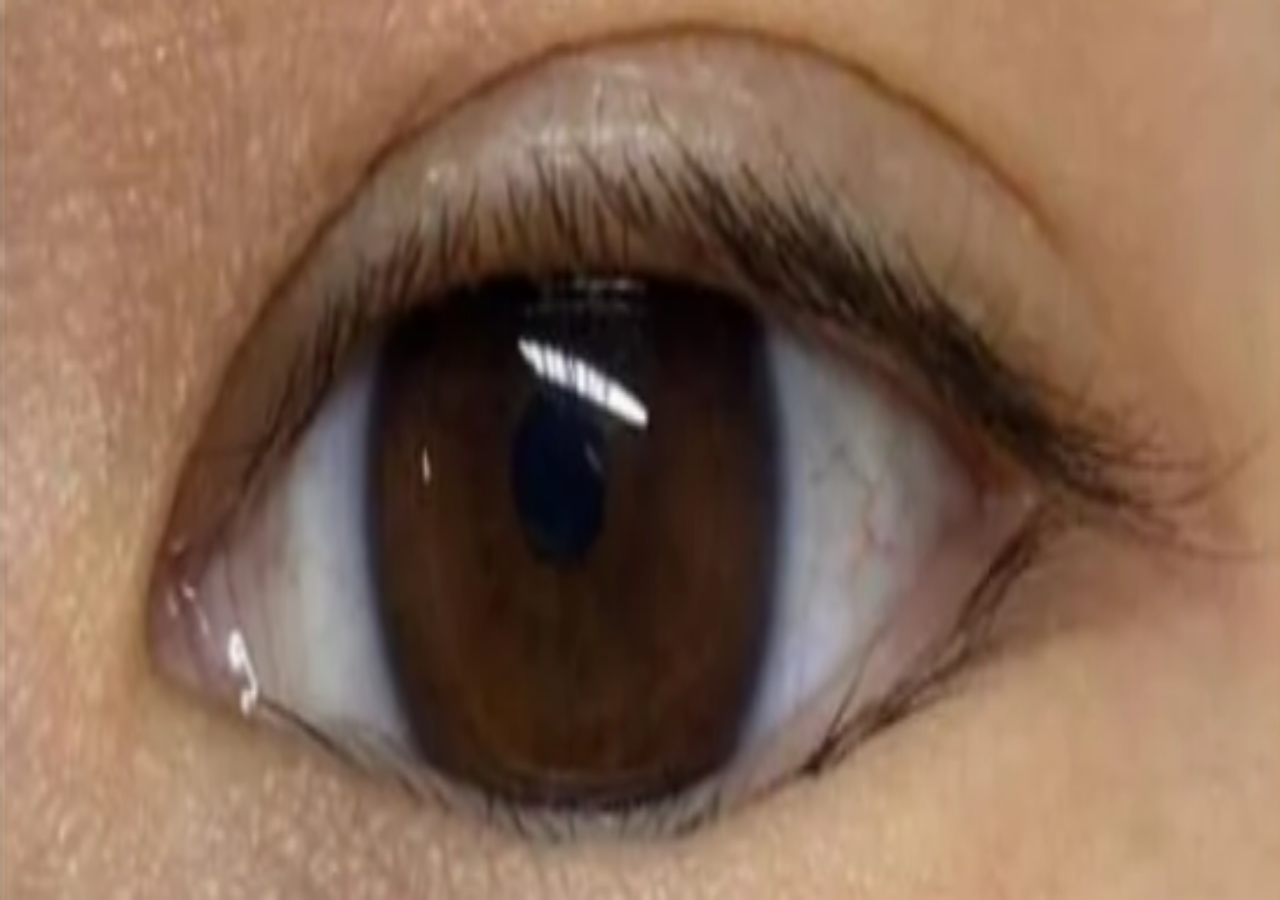
==== index.html @ 9463b2fc "deploy: 3b95b40e5f78f7e4fa5b90c91117d7f27c1e2433" ====
<!DOCTYPE html><html lang="en"><head><meta charSet="utf-8"/><meta name="viewport" content="width=device-width, initial-scale=1"/><link rel="preload" href="/sliderr/_next/static/media/27834908180db20f-s.p.woff2" as="font" crossorigin="" type="font/woff2"/><link rel="preload" href="/sliderr/_next/static/media/78fec81b34c4a365.p.woff2" as="font" crossorigin="" type="font/woff2"/><link rel="preload" as="image" href="/images/eyelash-before.png" fetchPriority="high"/><link rel="stylesheet" href="/sliderr/_next/static/css/faabfc1b3c8fbd6c.css" data-precedence="next"/><link rel="preload" as="script" fetchPriority="low" href="/sliderr/_next/static/chunks/webpack-61359602ee352748.js"/><script src="/sliderr/_next/static/chunks/fd9d1056-13baa9b2029d31fe.js" async=""></script><script src="/sliderr/_next/static/chunks/117-8c96befc2c47c49c.js" async=""></script><script src="/sliderr/_next/static/chunks/main-app-723e274e1b1f75a0.js" async=""></script><script src="/sliderr/_next/static/chunks/145-8c7433b6f5d51adc.js" async=""></script><script src="/sliderr/_next/static/chunks/app/page-ee5b73299b38e10b.js" async=""></script><script src="/sliderr/_next/static/chunks/app/layout-b25b6d3ef1c00249.js" async=""></script><title>v0 App</title><meta name="description" content="Created with v0"/><meta name="generator" content="v0.app"/><meta name="next-size-adjust"/><script src="/sliderr/_next/static/chunks/polyfills-42372ed130431b0a.js" noModule=""></script></head><body class="font-sans __variable_052f40 __variable_5e26d8"><div class="min-h-screen p-8 pt-0" style="background-color:#ded8fd"><div class="max-w-6xl mx-auto grid lg:grid-cols-2 gap-12 items-center"><div class="flex flex-col justify-center space-y-8"><div class="w-full max-w-lg mx-auto"><div><div class="w-full"><div class="text-center mb-4"><p class="text-black text-lg font-medium flex items-center justify-center gap-2">Faites glisser vers la droite pour voir la transformation<span class="inline-block animate-pulse"><svg width="24" height="24" viewBox="0 0 24 24" fill="none" class="animate-bounce"><path d="M5 12h14m-7-7l7 7-7 7" stroke="currentColor" stroke-width="2" stroke-linecap="round" stroke-linejoin="round"></path></svg></span></p></div><div class="relative w-full aspect-[3/1] rounded-lg overflow-hidden shadow-2xl cursor-ew-resize select-none"><div class="absolute inset-0"><img alt="Avant - Cils naturels" fetchPriority="high" decoding="async" data-nimg="fill" class="object-cover object-center" style="position:absolute;height:100%;width:100%;left:0;top:0;right:0;bottom:0;color:transparent" src="/images/eyelash-before.png"/></div><div class="absolute inset-0" style="clip-path:inset(0 90% 0 0)"><img alt="Après - Extensions de cils" loading="lazy" decoding="async" data-nimg="fill" class="object-cover object-center" style="position:absolute;height:100%;width:100%;left:0;top:0;right:0;bottom:0;color:transparent" src="/images/eyelash-after.png"/></div><div class="absolute top-0 bottom-0 w-0.5 bg-white shadow-lg" style="left:10%"></div><div class="absolute top-1/2 w-12 h-12 bg-white border-4 border-white rounded-full transform -translate-y-1/2 -translate-x-1/2 shadow-lg cursor-grab active:cursor-grabbing transition-transform duration-150 hover:scale-110 flex items-center justify-center" style="left:10%"><div class="flex space-x-0.5"><div class="w-0.5 h-4 bg-gray-400 rounded-full"></div><div class="w-0.5 h-4 bg-gray-400 rounded-full"></div></div></div><div class="absolute bottom-6 left-6 text-white text-lg font-medium bg-black/40 px-3 py-1 rounded backdrop-blur-sm">Avant - Cils naturels</div></div></div></div></div></div><div class="text-slate-800 space-y-6"><h1 class="text-4xl lg:text-5xl font-bold leading-tight text-balance">Pourquoi le Lash Lifting<br/><span class="text-slate-900">change tout</span></h1><div class="space-y-4 text-lg leading-relaxed"><p>Regardez cette transformation : de cils naturels et plats à des cils parfaitement courbés et volumineux, sans extensions ni mascara.</p><p>Le lash lifting révèle la beauté naturelle de vos cils en les courbant et les redressant de façon durable. Résultat : un regard plus ouvert et expressif qui dure 6-8 semaines.</p></div><div class="space-y-4"><h2 class="text-xl font-semibold text-slate-900">Dans ce module, vous allez apprendre à :</h2><ul class="space-y-3 text-base"><li class="flex items-start gap-3"><div class="w-2 h-2 bg-slate-800 rounded-full mt-2 flex-shrink-0"></div><span>Faire un lash lifting complet</span></li><li class="flex items-start gap-3"><div class="w-2 h-2 bg-slate-800 rounded-full mt-2 flex-shrink-0"></div><span>Reconnaître les contre-indications importantes</span></li><li class="flex items-start gap-3"><div class="w-2 h-2 bg-slate-800 rounded-full mt-2 flex-shrink-0"></div><span>Respecter les règles de sécurité</span></li></ul></div></div></div></div><!--$!--><template data-dgst="BAILOUT_TO_CLIENT_SIDE_RENDERING"></template><!--/$--><script src="/sliderr/_next/static/chunks/webpack-61359602ee352748.js" async=""></script><script>(self.__next_f=self.__next_f||[]).push([0]);self.__next_f.push([2,null])</script><script>self.__next_f.push([1,"1:HL[\"/sliderr/_next/static/media/27834908180db20f-s.p.woff2\",\"font\",{\"crossOrigin\":\"\",\"type\":\"font/woff2\"}]\n2:HL[\"/sliderr/_next/static/media/78fec81b34c4a365.p.woff2\",\"font\",{\"crossOrigin\":\"\",\"type\":\"font/woff2\"}]\n3:HL[\"/sliderr/_next/static/css/faabfc1b3c8fbd6c.css\",\"style\"]\n"])</script><script>self.__next_f.push([1,"4:I[2846,[],\"\"]\n6:I[6631,[\"145\",\"static/chunks/145-8c7433b6f5d51adc.js\",\"931\",\"static/chunks/app/page-ee5b73299b38e10b.js\"],\"default\"]\n7:I[4707,[],\"\"]\n8:I[6423,[],\"\"]\n9:I[9050,[\"185\",\"static/chunks/app/layout-b25b6d3ef1c00249.js\"],\"Analytics\"]\nb:I[1060,[],\"\"]\nc:[]\n"])</script><script>self.__next_f.push([1,"0:[\"$\",\"$L4\",null,{\"buildId\":\"kKqvRSkIU3RniAOMv6MQC\",\"assetPrefix\":\"/sliderr\",\"urlParts\":[\"\",\"\"],\"initialTree\":[\"\",{\"children\":[\"__PAGE__\",{}]},\"$undefined\",\"$undefined\",true],\"initialSeedData\":[\"\",{\"children\":[\"__PAGE__\",{},[[\"$L5\",[\"$\",\"div\",null,{\"className\":\"min-h-screen p-8 pt-0\",\"style\":{\"backgroundColor\":\"#ded8fd\"},\"children\":[\"$\",\"div\",null,{\"className\":\"max-w-6xl mx-auto grid lg:grid-cols-2 gap-12 items-center\",\"children\":[[\"$\",\"div\",null,{\"className\":\"flex flex-col justify-center space-y-8\",\"children\":[\"$\",\"div\",null,{\"className\":\"w-full max-w-lg mx-auto\",\"children\":[\"$\",\"$L6\",null,{}]}]}],[\"$\",\"div\",null,{\"className\":\"text-slate-800 space-y-6\",\"children\":[[\"$\",\"h1\",null,{\"className\":\"text-4xl lg:text-5xl font-bold leading-tight text-balance\",\"children\":[\"Pourquoi le Lash Lifting\",[\"$\",\"br\",null,{}],[\"$\",\"span\",null,{\"className\":\"text-slate-900\",\"children\":\"change tout\"}]]}],[\"$\",\"div\",null,{\"className\":\"space-y-4 text-lg leading-relaxed\",\"children\":[[\"$\",\"p\",null,{\"children\":\"Regardez cette transformation : de cils naturels et plats à des cils parfaitement courbés et volumineux, sans extensions ni mascara.\"}],[\"$\",\"p\",null,{\"children\":\"Le lash lifting révèle la beauté naturelle de vos cils en les courbant et les redressant de façon durable. Résultat : un regard plus ouvert et expressif qui dure 6-8 semaines.\"}]]}],[\"$\",\"div\",null,{\"className\":\"space-y-4\",\"children\":[[\"$\",\"h2\",null,{\"className\":\"text-xl font-semibold text-slate-900\",\"children\":\"Dans ce module, vous allez apprendre à :\"}],[\"$\",\"ul\",null,{\"className\":\"space-y-3 text-base\",\"children\":[[\"$\",\"li\",null,{\"className\":\"flex items-start gap-3\",\"children\":[[\"$\",\"div\",null,{\"className\":\"w-2 h-2 bg-slate-800 rounded-full mt-2 flex-shrink-0\"}],[\"$\",\"span\",null,{\"children\":\"Faire un lash lifting complet\"}]]}],[\"$\",\"li\",null,{\"className\":\"flex items-start gap-3\",\"children\":[[\"$\",\"div\",null,{\"className\":\"w-2 h-2 bg-slate-800 rounded-full mt-2 flex-shrink-0\"}],[\"$\",\"span\",null,{\"children\":\"Reconnaître les contre-indications importantes\"}]]}],[\"$\",\"li\",null,{\"className\":\"flex items-start gap-3\",\"children\":[[\"$\",\"div\",null,{\"className\":\"w-2 h-2 bg-slate-800 rounded-full mt-2 flex-shrink-0\"}],[\"$\",\"span\",null,{\"children\":\"Respecter les règles de sécurité\"}]]}]]}]]}]]}]]}]}],null],null],null]},[[[[\"$\",\"link\",\"0\",{\"rel\":\"stylesheet\",\"href\":\"/sliderr/_next/static/css/faabfc1b3c8fbd6c.css\",\"precedence\":\"next\",\"crossOrigin\":\"$undefined\"}]],[\"$\",\"html\",null,{\"lang\":\"en\",\"children\":[\"$\",\"body\",null,{\"className\":\"font-sans __variable_052f40 __variable_5e26d8\",\"children\":[[\"$\",\"$L7\",null,{\"parallelRouterKey\":\"children\",\"segmentPath\":[\"children\"],\"error\":\"$undefined\",\"errorStyles\":\"$undefined\",\"errorScripts\":\"$undefined\",\"template\":[\"$\",\"$L8\",null,{}],\"templateStyles\":\"$undefined\",\"templateScripts\":\"$undefined\",\"notFound\":[[\"$\",\"title\",null,{\"children\":\"404: This page could not be found.\"}],[\"$\",\"div\",null,{\"style\":{\"fontFamily\":\"system-ui,\\\"Segoe UI\\\",Roboto,Helvetica,Arial,sans-serif,\\\"Apple Color Emoji\\\",\\\"Segoe UI Emoji\\\"\",\"height\":\"100vh\",\"textAlign\":\"center\",\"display\":\"flex\",\"flexDirection\":\"column\",\"alignItems\":\"center\",\"justifyContent\":\"center\"},\"children\":[\"$\",\"div\",null,{\"children\":[[\"$\",\"style\",null,{\"dangerouslySetInnerHTML\":{\"__html\":\"body{color:#000;background:#fff;margin:0}.next-error-h1{border-right:1px solid rgba(0,0,0,.3)}@media (prefers-color-scheme:dark){body{color:#fff;background:#000}.next-error-h1{border-right:1px solid rgba(255,255,255,.3)}}\"}}],[\"$\",\"h1\",null,{\"className\":\"next-error-h1\",\"style\":{\"display\":\"inline-block\",\"margin\":\"0 20px 0 0\",\"padding\":\"0 23px 0 0\",\"fontSize\":24,\"fontWeight\":500,\"verticalAlign\":\"top\",\"lineHeight\":\"49px\"},\"children\":\"404\"}],[\"$\",\"div\",null,{\"style\":{\"display\":\"inline-block\"},\"children\":[\"$\",\"h2\",null,{\"style\":{\"fontSize\":14,\"fontWeight\":400,\"lineHeight\":\"49px\",\"margin\":0},\"children\":\"This page could not be found.\"}]}]]}]}]],\"notFoundStyles\":[]}],[\"$\",\"$L9\",null,{}]]}]}]],null],null],\"couldBeIntercepted\":false,\"initialHead\":[null,\"$La\"],\"globalErrorComponent\":\"$b\",\"missingSlots\":\"$Wc\"}]\n"])</script><script>self.__next_f.push([1,"a:[[\"$\",\"meta\",\"0\",{\"name\":\"viewport\",\"content\":\"width=device-width, initial-scale=1\"}],[\"$\",\"meta\",\"1\",{\"charSet\":\"utf-8\"}],[\"$\",\"title\",\"2\",{\"children\":\"v0 App\"}],[\"$\",\"meta\",\"3\",{\"name\":\"description\",\"content\":\"Created with v0\"}],[\"$\",\"meta\",\"4\",{\"name\":\"generator\",\"content\":\"v0.app\"}],[\"$\",\"meta\",\"5\",{\"name\":\"next-size-adjust\"}]]\n5:null\n"])</script></body></html>
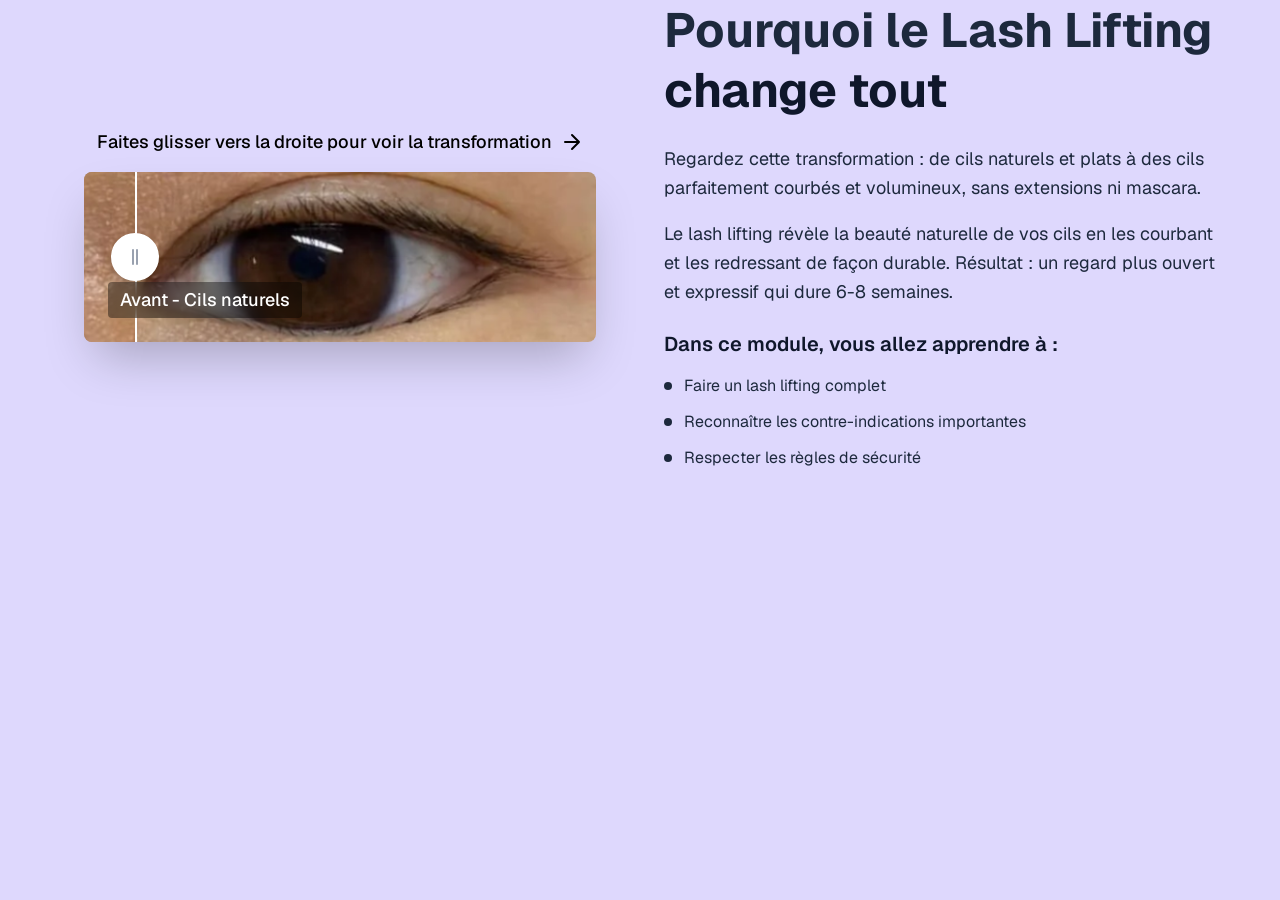
==== commit c4a3229a: "deploy: 88e2814b32ed067b7b029bb57722d57b7ab4bec6" ====
--- a/index.html
+++ b/index.html
@@ -1 +1 @@
-<!DOCTYPE html><html lang="en"><head><meta charSet="utf-8"/><meta name="viewport" content="width=device-width, initial-scale=1"/><link rel="preload" href="/sliderr/_next/static/media/27834908180db20f-s.p.woff2" as="font" crossorigin="" type="font/woff2"/><link rel="preload" href="/sliderr/_next/static/media/78fec81b34c4a365.p.woff2" as="font" crossorigin="" type="font/woff2"/><link rel="preload" as="image" href="/images/eyelash-before.png" fetchPriority="high"/><link rel="stylesheet" href="/sliderr/_next/static/css/faabfc1b3c8fbd6c.css" data-precedence="next"/><link rel="preload" as="script" fetchPriority="low" href="/sliderr/_next/static/chunks/webpack-61359602ee352748.js"/><script src="/sliderr/_next/static/chunks/fd9d1056-13baa9b2029d31fe.js" async=""></script><script src="/sliderr/_next/static/chunks/117-8c96befc2c47c49c.js" async=""></script><script src="/sliderr/_next/static/chunks/main-app-723e274e1b1f75a0.js" async=""></script><script src="/sliderr/_next/static/chunks/145-8c7433b6f5d51adc.js" async=""></script><script src="/sliderr/_next/static/chunks/app/page-ee5b73299b38e10b.js" async=""></script><script src="/sliderr/_next/static/chunks/app/layout-b25b6d3ef1c00249.js" async=""></script><title>v0 App</title><meta name="description" content="Created with v0"/><meta name="generator" content="v0.app"/><meta name="next-size-adjust"/><script src="/sliderr/_next/static/chunks/polyfills-42372ed130431b0a.js" noModule=""></script></head><body class="font-sans __variable_052f40 __variable_5e26d8"><div class="min-h-screen p-8 pt-0" style="background-color:#ded8fd"><div class="max-w-6xl mx-auto grid lg:grid-cols-2 gap-12 items-center"><div class="flex flex-col justify-center space-y-8"><div class="w-full max-w-lg mx-auto"><div><div class="w-full"><div class="text-center mb-4"><p class="text-black text-lg font-medium flex items-center justify-center gap-2">Faites glisser vers la droite pour voir la transformation<span class="inline-block animate-pulse"><svg width="24" height="24" viewBox="0 0 24 24" fill="none" class="animate-bounce"><path d="M5 12h14m-7-7l7 7-7 7" stroke="currentColor" stroke-width="2" stroke-linecap="round" stroke-linejoin="round"></path></svg></span></p></div><div class="relative w-full aspect-[3/1] rounded-lg overflow-hidden shadow-2xl cursor-ew-resize select-none"><div class="absolute inset-0"><img alt="Avant - Cils naturels" fetchPriority="high" decoding="async" data-nimg="fill" class="object-cover object-center" style="position:absolute;height:100%;width:100%;left:0;top:0;right:0;bottom:0;color:transparent" src="/images/eyelash-before.png"/></div><div class="absolute inset-0" style="clip-path:inset(0 90% 0 0)"><img alt="Après - Extensions de cils" loading="lazy" decoding="async" data-nimg="fill" class="object-cover object-center" style="position:absolute;height:100%;width:100%;left:0;top:0;right:0;bottom:0;color:transparent" src="/images/eyelash-after.png"/></div><div class="absolute top-0 bottom-0 w-0.5 bg-white shadow-lg" style="left:10%"></div><div class="absolute top-1/2 w-12 h-12 bg-white border-4 border-white rounded-full transform -translate-y-1/2 -translate-x-1/2 shadow-lg cursor-grab active:cursor-grabbing transition-transform duration-150 hover:scale-110 flex items-center justify-center" style="left:10%"><div class="flex space-x-0.5"><div class="w-0.5 h-4 bg-gray-400 rounded-full"></div><div class="w-0.5 h-4 bg-gray-400 rounded-full"></div></div></div><div class="absolute bottom-6 left-6 text-white text-lg font-medium bg-black/40 px-3 py-1 rounded backdrop-blur-sm">Avant - Cils naturels</div></div></div></div></div></div><div class="text-slate-800 space-y-6"><h1 class="text-4xl lg:text-5xl font-bold leading-tight text-balance">Pourquoi le Lash Lifting<br/><span class="text-slate-900">change tout</span></h1><div class="space-y-4 text-lg leading-relaxed"><p>Regardez cette transformation : de cils naturels et plats à des cils parfaitement courbés et volumineux, sans extensions ni mascara.</p><p>Le lash lifting révèle la beauté naturelle de vos cils en les courbant et les redressant de façon durable. Résultat : un regard plus ouvert et expressif qui dure 6-8 semaines.</p></div><div class="space-y-4"><h2 class="text-xl font-semibold text-slate-900">Dans ce module, vous allez apprendre à :</h2><ul class="space-y-3 text-base"><li class="flex items-start gap-3"><div class="w-2 h-2 bg-slate-800 rounded-full mt-2 flex-shrink-0"></div><span>Faire un lash lifting complet</span></li><li class="flex items-start gap-3"><div class="w-2 h-2 bg-slate-800 rounded-full mt-2 flex-shrink-0"></div><span>Reconnaître les contre-indications importantes</span></li><li class="flex items-start gap-3"><div class="w-2 h-2 bg-slate-800 rounded-full mt-2 flex-shrink-0"></div><span>Respecter les règles de sécurité</span></li></ul></div></div></div></div><!--$!--><template data-dgst="BAILOUT_TO_CLIENT_SIDE_RENDERING"></template><!--/$--><script src="/sliderr/_next/static/chunks/webpack-61359602ee352748.js" async=""></script><script>(self.__next_f=self.__next_f||[]).push([0]);self.__next_f.push([2,null])</script><script>self.__next_f.push([1,"1:HL[\"/sliderr/_next/static/media/27834908180db20f-s.p.woff2\",\"font\",{\"crossOrigin\":\"\",\"type\":\"font/woff2\"}]\n2:HL[\"/sliderr/_next/static/media/78fec81b34c4a365.p.woff2\",\"font\",{\"crossOrigin\":\"\",\"type\":\"font/woff2\"}]\n3:HL[\"/sliderr/_next/static/css/faabfc1b3c8fbd6c.css\",\"style\"]\n"])</script><script>self.__next_f.push([1,"4:I[2846,[],\"\"]\n6:I[6631,[\"145\",\"static/chunks/145-8c7433b6f5d51adc.js\",\"931\",\"static/chunks/app/page-ee5b73299b38e10b.js\"],\"default\"]\n7:I[4707,[],\"\"]\n8:I[6423,[],\"\"]\n9:I[9050,[\"185\",\"static/chunks/app/layout-b25b6d3ef1c00249.js\"],\"Analytics\"]\nb:I[1060,[],\"\"]\nc:[]\n"])</script><script>self.__next_f.push([1,"0:[\"$\",\"$L4\",null,{\"buildId\":\"kKqvRSkIU3RniAOMv6MQC\",\"assetPrefix\":\"/sliderr\",\"urlParts\":[\"\",\"\"],\"initialTree\":[\"\",{\"children\":[\"__PAGE__\",{}]},\"$undefined\",\"$undefined\",true],\"initialSeedData\":[\"\",{\"children\":[\"__PAGE__\",{},[[\"$L5\",[\"$\",\"div\",null,{\"className\":\"min-h-screen p-8 pt-0\",\"style\":{\"backgroundColor\":\"#ded8fd\"},\"children\":[\"$\",\"div\",null,{\"className\":\"max-w-6xl mx-auto grid lg:grid-cols-2 gap-12 items-center\",\"children\":[[\"$\",\"div\",null,{\"className\":\"flex flex-col justify-center space-y-8\",\"children\":[\"$\",\"div\",null,{\"className\":\"w-full max-w-lg mx-auto\",\"children\":[\"$\",\"$L6\",null,{}]}]}],[\"$\",\"div\",null,{\"className\":\"text-slate-800 space-y-6\",\"children\":[[\"$\",\"h1\",null,{\"className\":\"text-4xl lg:text-5xl font-bold leading-tight text-balance\",\"children\":[\"Pourquoi le Lash Lifting\",[\"$\",\"br\",null,{}],[\"$\",\"span\",null,{\"className\":\"text-slate-900\",\"children\":\"change tout\"}]]}],[\"$\",\"div\",null,{\"className\":\"space-y-4 text-lg leading-relaxed\",\"children\":[[\"$\",\"p\",null,{\"children\":\"Regardez cette transformation : de cils naturels et plats à des cils parfaitement courbés et volumineux, sans extensions ni mascara.\"}],[\"$\",\"p\",null,{\"children\":\"Le lash lifting révèle la beauté naturelle de vos cils en les courbant et les redressant de façon durable. Résultat : un regard plus ouvert et expressif qui dure 6-8 semaines.\"}]]}],[\"$\",\"div\",null,{\"className\":\"space-y-4\",\"children\":[[\"$\",\"h2\",null,{\"className\":\"text-xl font-semibold text-slate-900\",\"children\":\"Dans ce module, vous allez apprendre à :\"}],[\"$\",\"ul\",null,{\"className\":\"space-y-3 text-base\",\"children\":[[\"$\",\"li\",null,{\"className\":\"flex items-start gap-3\",\"children\":[[\"$\",\"div\",null,{\"className\":\"w-2 h-2 bg-slate-800 rounded-full mt-2 flex-shrink-0\"}],[\"$\",\"span\",null,{\"children\":\"Faire un lash lifting complet\"}]]}],[\"$\",\"li\",null,{\"className\":\"flex items-start gap-3\",\"children\":[[\"$\",\"div\",null,{\"className\":\"w-2 h-2 bg-slate-800 rounded-full mt-2 flex-shrink-0\"}],[\"$\",\"span\",null,{\"children\":\"Reconnaître les contre-indications importantes\"}]]}],[\"$\",\"li\",null,{\"className\":\"flex items-start gap-3\",\"children\":[[\"$\",\"div\",null,{\"className\":\"w-2 h-2 bg-slate-800 rounded-full mt-2 flex-shrink-0\"}],[\"$\",\"span\",null,{\"children\":\"Respecter les règles de sécurité\"}]]}]]}]]}]]}]]}]}],null],null],null]},[[[[\"$\",\"link\",\"0\",{\"rel\":\"stylesheet\",\"href\":\"/sliderr/_next/static/css/faabfc1b3c8fbd6c.css\",\"precedence\":\"next\",\"crossOrigin\":\"$undefined\"}]],[\"$\",\"html\",null,{\"lang\":\"en\",\"children\":[\"$\",\"body\",null,{\"className\":\"font-sans __variable_052f40 __variable_5e26d8\",\"children\":[[\"$\",\"$L7\",null,{\"parallelRouterKey\":\"children\",\"segmentPath\":[\"children\"],\"error\":\"$undefined\",\"errorStyles\":\"$undefined\",\"errorScripts\":\"$undefined\",\"template\":[\"$\",\"$L8\",null,{}],\"templateStyles\":\"$undefined\",\"templateScripts\":\"$undefined\",\"notFound\":[[\"$\",\"title\",null,{\"children\":\"404: This page could not be found.\"}],[\"$\",\"div\",null,{\"style\":{\"fontFamily\":\"system-ui,\\\"Segoe UI\\\",Roboto,Helvetica,Arial,sans-serif,\\\"Apple Color Emoji\\\",\\\"Segoe UI Emoji\\\"\",\"height\":\"100vh\",\"textAlign\":\"center\",\"display\":\"flex\",\"flexDirection\":\"column\",\"alignItems\":\"center\",\"justifyContent\":\"center\"},\"children\":[\"$\",\"div\",null,{\"children\":[[\"$\",\"style\",null,{\"dangerouslySetInnerHTML\":{\"__html\":\"body{color:#000;background:#fff;margin:0}.next-error-h1{border-right:1px solid rgba(0,0,0,.3)}@media (prefers-color-scheme:dark){body{color:#fff;background:#000}.next-error-h1{border-right:1px solid rgba(255,255,255,.3)}}\"}}],[\"$\",\"h1\",null,{\"className\":\"next-error-h1\",\"style\":{\"display\":\"inline-block\",\"margin\":\"0 20px 0 0\",\"padding\":\"0 23px 0 0\",\"fontSize\":24,\"fontWeight\":500,\"verticalAlign\":\"top\",\"lineHeight\":\"49px\"},\"children\":\"404\"}],[\"$\",\"div\",null,{\"style\":{\"display\":\"inline-block\"},\"children\":[\"$\",\"h2\",null,{\"style\":{\"fontSize\":14,\"fontWeight\":400,\"lineHeight\":\"49px\",\"margin\":0},\"children\":\"This page could not be found.\"}]}]]}]}]],\"notFoundStyles\":[]}],[\"$\",\"$L9\",null,{}]]}]}]],null],null],\"couldBeIntercepted\":false,\"initialHead\":[null,\"$La\"],\"globalErrorComponent\":\"$b\",\"missingSlots\":\"$Wc\"}]\n"])</script><script>self.__next_f.push([1,"a:[[\"$\",\"meta\",\"0\",{\"name\":\"viewport\",\"content\":\"width=device-width, initial-scale=1\"}],[\"$\",\"meta\",\"1\",{\"charSet\":\"utf-8\"}],[\"$\",\"title\",\"2\",{\"children\":\"v0 App\"}],[\"$\",\"meta\",\"3\",{\"name\":\"description\",\"content\":\"Created with v0\"}],[\"$\",\"meta\",\"4\",{\"name\":\"generator\",\"content\":\"v0.app\"}],[\"$\",\"meta\",\"5\",{\"name\":\"next-size-adjust\"}]]\n5:null\n"])</script></body></html>+<!DOCTYPE html><html lang="en"><head><meta charSet="utf-8"/><meta name="viewport" content="width=device-width, initial-scale=1"/><link rel="preload" href="/_next/static/media/27834908180db20f-s.p.woff2" as="font" crossorigin="" type="font/woff2"/><link rel="preload" href="/_next/static/media/78fec81b34c4a365.p.woff2" as="font" crossorigin="" type="font/woff2"/><link rel="preload" as="image" href="/images/eyelash-before.png" fetchPriority="high"/><link rel="stylesheet" href="/_next/static/css/acb5958b9e517a67.css" data-precedence="next"/><link rel="preload" as="script" fetchPriority="low" href="/_next/static/chunks/webpack-c41d781c233eed43.js"/><script src="/_next/static/chunks/fd9d1056-13baa9b2029d31fe.js" async=""></script><script src="/_next/static/chunks/117-e5619bb8d6be5011.js" async=""></script><script src="/_next/static/chunks/main-app-723e274e1b1f75a0.js" async=""></script><script src="/_next/static/chunks/145-fa74eaae34e02a39.js" async=""></script><script src="/_next/static/chunks/app/page-ee5b73299b38e10b.js" async=""></script><script src="/_next/static/chunks/app/layout-1e40d71794e81159.js" async=""></script><title>v0 App</title><meta name="description" content="Created with v0"/><meta name="generator" content="v0.app"/><meta name="next-size-adjust"/><script src="/_next/static/chunks/polyfills-42372ed130431b0a.js" noModule=""></script></head><body class="font-sans __variable_245d8d __variable_97c177"><div class="min-h-screen p-8 pt-0" style="background-color:#ded8fd"><div class="max-w-6xl mx-auto grid lg:grid-cols-2 gap-12 items-center"><div class="flex flex-col justify-center space-y-8"><div class="w-full max-w-lg mx-auto"><div><div class="w-full"><div class="text-center mb-4"><p class="text-black text-lg font-medium flex items-center justify-center gap-2">Faites glisser vers la droite pour voir la transformation<span class="inline-block animate-pulse"><svg width="24" height="24" viewBox="0 0 24 24" fill="none" class="animate-bounce"><path d="M5 12h14m-7-7l7 7-7 7" stroke="currentColor" stroke-width="2" stroke-linecap="round" stroke-linejoin="round"></path></svg></span></p></div><div class="relative w-full aspect-[3/1] rounded-lg overflow-hidden shadow-2xl cursor-ew-resize select-none"><div class="absolute inset-0"><img alt="Avant - Cils naturels" fetchPriority="high" decoding="async" data-nimg="fill" class="object-cover object-center" style="position:absolute;height:100%;width:100%;left:0;top:0;right:0;bottom:0;color:transparent" src="/images/eyelash-before.png"/></div><div class="absolute inset-0" style="clip-path:inset(0 90% 0 0)"><img alt="Après - Extensions de cils" loading="lazy" decoding="async" data-nimg="fill" class="object-cover object-center" style="position:absolute;height:100%;width:100%;left:0;top:0;right:0;bottom:0;color:transparent" src="/images/eyelash-after.png"/></div><div class="absolute top-0 bottom-0 w-0.5 bg-white shadow-lg" style="left:10%"></div><div class="absolute top-1/2 w-12 h-12 bg-white border-4 border-white rounded-full transform -translate-y-1/2 -translate-x-1/2 shadow-lg cursor-grab active:cursor-grabbing transition-transform duration-150 hover:scale-110 flex items-center justify-center" style="left:10%"><div class="flex space-x-0.5"><div class="w-0.5 h-4 bg-gray-400 rounded-full"></div><div class="w-0.5 h-4 bg-gray-400 rounded-full"></div></div></div><div class="absolute bottom-6 left-6 text-white text-lg font-medium bg-black/40 px-3 py-1 rounded backdrop-blur-sm">Avant - Cils naturels</div></div></div></div></div></div><div class="text-slate-800 space-y-6"><h1 class="text-4xl lg:text-5xl font-bold leading-tight text-balance">Pourquoi le Lash Lifting<br/><span class="text-slate-900">change tout</span></h1><div class="space-y-4 text-lg leading-relaxed"><p>Regardez cette transformation : de cils naturels et plats à des cils parfaitement courbés et volumineux, sans extensions ni mascara.</p><p>Le lash lifting révèle la beauté naturelle de vos cils en les courbant et les redressant de façon durable. Résultat : un regard plus ouvert et expressif qui dure 6-8 semaines.</p></div><div class="space-y-4"><h2 class="text-xl font-semibold text-slate-900">Dans ce module, vous allez apprendre à :</h2><ul class="space-y-3 text-base"><li class="flex items-start gap-3"><div class="w-2 h-2 bg-slate-800 rounded-full mt-2 flex-shrink-0"></div><span>Faire un lash lifting complet</span></li><li class="flex items-start gap-3"><div class="w-2 h-2 bg-slate-800 rounded-full mt-2 flex-shrink-0"></div><span>Reconnaître les contre-indications importantes</span></li><li class="flex items-start gap-3"><div class="w-2 h-2 bg-slate-800 rounded-full mt-2 flex-shrink-0"></div><span>Respecter les règles de sécurité</span></li></ul></div></div></div></div><!--$!--><template data-dgst="BAILOUT_TO_CLIENT_SIDE_RENDERING"></template><!--/$--><script src="/_next/static/chunks/webpack-c41d781c233eed43.js" async=""></script><script>(self.__next_f=self.__next_f||[]).push([0]);self.__next_f.push([2,null])</script><script>self.__next_f.push([1,"1:HL[\"/_next/static/media/27834908180db20f-s.p.woff2\",\"font\",{\"crossOrigin\":\"\",\"type\":\"font/woff2\"}]\n2:HL[\"/_next/static/media/78fec81b34c4a365.p.woff2\",\"font\",{\"crossOrigin\":\"\",\"type\":\"font/woff2\"}]\n3:HL[\"/_next/static/css/acb5958b9e517a67.css\",\"style\"]\n"])</script><script>self.__next_f.push([1,"4:I[2846,[],\"\"]\n6:I[6631,[\"145\",\"static/chunks/145-fa74eaae34e02a39.js\",\"931\",\"static/chunks/app/page-ee5b73299b38e10b.js\"],\"default\"]\n7:I[4707,[],\"\"]\n8:I[6423,[],\"\"]\n9:I[9050,[\"185\",\"static/chunks/app/layout-1e40d71794e81159.js\"],\"Analytics\"]\nb:I[1060,[],\"\"]\nc:[]\n"])</script><script>self.__next_f.push([1,"0:[\"$\",\"$L4\",null,{\"buildId\":\"folMha_487x9EUc99G_Mg\",\"assetPrefix\":\"\",\"urlParts\":[\"\",\"\"],\"initialTree\":[\"\",{\"children\":[\"__PAGE__\",{}]},\"$undefined\",\"$undefined\",true],\"initialSeedData\":[\"\",{\"children\":[\"__PAGE__\",{},[[\"$L5\",[\"$\",\"div\",null,{\"className\":\"min-h-screen p-8 pt-0\",\"style\":{\"backgroundColor\":\"#ded8fd\"},\"children\":[\"$\",\"div\",null,{\"className\":\"max-w-6xl mx-auto grid lg:grid-cols-2 gap-12 items-center\",\"children\":[[\"$\",\"div\",null,{\"className\":\"flex flex-col justify-center space-y-8\",\"children\":[\"$\",\"div\",null,{\"className\":\"w-full max-w-lg mx-auto\",\"children\":[\"$\",\"$L6\",null,{}]}]}],[\"$\",\"div\",null,{\"className\":\"text-slate-800 space-y-6\",\"children\":[[\"$\",\"h1\",null,{\"className\":\"text-4xl lg:text-5xl font-bold leading-tight text-balance\",\"children\":[\"Pourquoi le Lash Lifting\",[\"$\",\"br\",null,{}],[\"$\",\"span\",null,{\"className\":\"text-slate-900\",\"children\":\"change tout\"}]]}],[\"$\",\"div\",null,{\"className\":\"space-y-4 text-lg leading-relaxed\",\"children\":[[\"$\",\"p\",null,{\"children\":\"Regardez cette transformation : de cils naturels et plats à des cils parfaitement courbés et volumineux, sans extensions ni mascara.\"}],[\"$\",\"p\",null,{\"children\":\"Le lash lifting révèle la beauté naturelle de vos cils en les courbant et les redressant de façon durable. Résultat : un regard plus ouvert et expressif qui dure 6-8 semaines.\"}]]}],[\"$\",\"div\",null,{\"className\":\"space-y-4\",\"children\":[[\"$\",\"h2\",null,{\"className\":\"text-xl font-semibold text-slate-900\",\"children\":\"Dans ce module, vous allez apprendre à :\"}],[\"$\",\"ul\",null,{\"className\":\"space-y-3 text-base\",\"children\":[[\"$\",\"li\",null,{\"className\":\"flex items-start gap-3\",\"children\":[[\"$\",\"div\",null,{\"className\":\"w-2 h-2 bg-slate-800 rounded-full mt-2 flex-shrink-0\"}],[\"$\",\"span\",null,{\"children\":\"Faire un lash lifting complet\"}]]}],[\"$\",\"li\",null,{\"className\":\"flex items-start gap-3\",\"children\":[[\"$\",\"div\",null,{\"className\":\"w-2 h-2 bg-slate-800 rounded-full mt-2 flex-shrink-0\"}],[\"$\",\"span\",null,{\"children\":\"Reconnaître les contre-indications importantes\"}]]}],[\"$\",\"li\",null,{\"className\":\"flex items-start gap-3\",\"children\":[[\"$\",\"div\",null,{\"className\":\"w-2 h-2 bg-slate-800 rounded-full mt-2 flex-shrink-0\"}],[\"$\",\"span\",null,{\"children\":\"Respecter les règles de sécurité\"}]]}]]}]]}]]}]]}]}],null],null],null]},[[[[\"$\",\"link\",\"0\",{\"rel\":\"stylesheet\",\"href\":\"/_next/static/css/acb5958b9e517a67.css\",\"precedence\":\"next\",\"crossOrigin\":\"$undefined\"}]],[\"$\",\"html\",null,{\"lang\":\"en\",\"children\":[\"$\",\"body\",null,{\"className\":\"font-sans __variable_245d8d __variable_97c177\",\"children\":[[\"$\",\"$L7\",null,{\"parallelRouterKey\":\"children\",\"segmentPath\":[\"children\"],\"error\":\"$undefined\",\"errorStyles\":\"$undefined\",\"errorScripts\":\"$undefined\",\"template\":[\"$\",\"$L8\",null,{}],\"templateStyles\":\"$undefined\",\"templateScripts\":\"$undefined\",\"notFound\":[[\"$\",\"title\",null,{\"children\":\"404: This page could not be found.\"}],[\"$\",\"div\",null,{\"style\":{\"fontFamily\":\"system-ui,\\\"Segoe UI\\\",Roboto,Helvetica,Arial,sans-serif,\\\"Apple Color Emoji\\\",\\\"Segoe UI Emoji\\\"\",\"height\":\"100vh\",\"textAlign\":\"center\",\"display\":\"flex\",\"flexDirection\":\"column\",\"alignItems\":\"center\",\"justifyContent\":\"center\"},\"children\":[\"$\",\"div\",null,{\"children\":[[\"$\",\"style\",null,{\"dangerouslySetInnerHTML\":{\"__html\":\"body{color:#000;background:#fff;margin:0}.next-error-h1{border-right:1px solid rgba(0,0,0,.3)}@media (prefers-color-scheme:dark){body{color:#fff;background:#000}.next-error-h1{border-right:1px solid rgba(255,255,255,.3)}}\"}}],[\"$\",\"h1\",null,{\"className\":\"next-error-h1\",\"style\":{\"display\":\"inline-block\",\"margin\":\"0 20px 0 0\",\"padding\":\"0 23px 0 0\",\"fontSize\":24,\"fontWeight\":500,\"verticalAlign\":\"top\",\"lineHeight\":\"49px\"},\"children\":\"404\"}],[\"$\",\"div\",null,{\"style\":{\"display\":\"inline-block\"},\"children\":[\"$\",\"h2\",null,{\"style\":{\"fontSize\":14,\"fontWeight\":400,\"lineHeight\":\"49px\",\"margin\":0},\"children\":\"This page could not be found.\"}]}]]}]}]],\"notFoundStyles\":[]}],[\"$\",\"$L9\",null,{}]]}]}]],null],null],\"couldBeIntercepted\":false,\"initialHead\":[null,\"$La\"],\"globalErrorComponent\":\"$b\",\"missingSlots\":\"$Wc\"}]\n"])</script><script>self.__next_f.push([1,"a:[[\"$\",\"meta\",\"0\",{\"name\":\"viewport\",\"content\":\"width=device-width, initial-scale=1\"}],[\"$\",\"meta\",\"1\",{\"charSet\":\"utf-8\"}],[\"$\",\"title\",\"2\",{\"children\":\"v0 App\"}],[\"$\",\"meta\",\"3\",{\"name\":\"description\",\"content\":\"Created with v0\"}],[\"$\",\"meta\",\"4\",{\"name\":\"generator\",\"content\":\"v0.app\"}],[\"$\",\"meta\",\"5\",{\"name\":\"next-size-adjust\"}]]\n5:null\n"])</script></body></html>
--- a/_next/static/css/acb5958b9e517a67.css
+++ b/_next/static/css/acb5958b9e517a67.css
@@ -0,0 +1,3 @@
+@font-face{font-family:__GeistSans_245d8d;src:url(/_next/static/media/27834908180db20f-s.p.woff2) format("woff2");font-display:swap;font-weight:100 900}@font-face{font-family:__GeistSans_Fallback_245d8d;src:local("Arial");ascent-override:94.56%;descent-override:27.76%;line-gap-override:0.00%;size-adjust:106.28%}.__className_245d8d{font-family:__GeistSans_245d8d,__GeistSans_Fallback_245d8d}.__variable_245d8d{--font-geist-sans:"__GeistSans_245d8d","__GeistSans_Fallback_245d8d"}@font-face{font-family:__GeistMono_97c177;src:url(/_next/static/media/78fec81b34c4a365.p.woff2) format("woff2");font-display:swap;font-weight:100 900}.__className_97c177{font-family:__GeistMono_97c177,ui-monospace,SFMono-Regular,Roboto Mono,Menlo,Monaco,Liberation Mono,DejaVu Sans Mono,Courier New,monospace}.__variable_97c177{--font-geist-mono:"__GeistMono_97c177",ui-monospace,SFMono-Regular,Roboto Mono,Menlo,Monaco,Liberation Mono,DejaVu Sans Mono,Courier New,monospace}
+
+/*! tailwindcss v4.3.0 | MIT License | https://tailwindcss.com */@layer properties{@supports (((-webkit-hyphens:none)) and (not (margin-trim:inline))) or ((-moz-orient:inline) and (not (color:rgb(from red r g b)))){*,::backdrop,:after,:before{--tw-translate-x:0;--tw-translate-y:0;--tw-translate-z:0;--tw-rotate-x:initial;--tw-rotate-y:initial;--tw-rotate-z:initial;--tw-skew-x:initial;--tw-skew-y:initial;--tw-space-y-reverse:0;--tw-space-x-reverse:0;--tw-border-style:solid;--tw-leading:initial;--tw-font-weight:initial;--tw-tracking:initial;--tw-ordinal:initial;--tw-slashed-zero:initial;--tw-numeric-figure:initial;--tw-numeric-spacing:initial;--tw-numeric-fraction:initial;--tw-shadow:0 0 #0000;--tw-shadow-color:initial;--tw-shadow-alpha:100%;--tw-inset-shadow:0 0 #0000;--tw-inset-shadow-color:initial;--tw-inset-shadow-alpha:100%;--tw-ring-color:initial;--tw-ring-shadow:0 0 #0000;--tw-inset-ring-color:initial;--tw-inset-ring-shadow:0 0 #0000;--tw-ring-inset:initial;--tw-ring-offset-width:0px;--tw-ring-offset-color:#fff;--tw-ring-offset-shadow:0 0 #0000;--tw-outline-style:solid;--tw-backdrop-blur:initial;--tw-backdrop-brightness:initial;--tw-backdrop-contrast:initial;--tw-backdrop-grayscale:initial;--tw-backdrop-hue-rotate:initial;--tw-backdrop-invert:initial;--tw-backdrop-opacity:initial;--tw-backdrop-saturate:initial;--tw-backdrop-sepia:initial;--tw-duration:initial;--tw-ease:initial;--tw-content:"";--tw-scale-x:1;--tw-scale-y:1;--tw-scale-z:1;--tw-animation-delay:0s;--tw-animation-direction:normal;--tw-animation-duration:initial;--tw-animation-fill-mode:forwards;--tw-animation-iteration-count:1;--tw-enter-opacity:1;--tw-enter-rotate:0;--tw-enter-scale:1;--tw-enter-translate-x:0;--tw-enter-translate-y:0;--tw-exit-opacity:1;--tw-exit-rotate:0;--tw-exit-scale:1;--tw-exit-translate-x:0;--tw-exit-translate-y:0}}}@layer theme{:host,:root{--color-red-50:oklch(97.1% .013 17.38);--color-red-300:oklch(80.8% .114 19.571);--color-red-400:oklch(70.4% .191 22.216);--color-red-600:oklch(57.7% .245 27.325);--color-slate-800:oklch(27.9% .041 260.031);--color-slate-900:oklch(20.8% .042 265.755);--color-gray-400:oklch(70.7% .022 261.325);--color-black:#000;--color-white:#fff;--spacing:.25rem;--container-sm:24rem;--container-lg:32rem;--container-6xl:72rem;--text-xs:.75rem;--text-xs--line-height:calc(1 / .75);--text-sm:.875rem;--text-sm--line-height:calc(1.25 / .875);--text-base:1rem;--text-base--line-height:calc(1.5 / 1);--text-lg:1.125rem;--text-lg--line-height:calc(1.75 / 1.125);--text-xl:1.25rem;--text-xl--line-height:calc(1.75 / 1.25);--text-4xl:2.25rem;--text-4xl--line-height:calc(2.5 / 2.25);--text-5xl:3rem;--text-5xl--line-height:1;--font-weight-normal:400;--font-weight-medium:500;--font-weight-semibold:600;--font-weight-bold:700;--tracking-tight:-.025em;--tracking-widest:.1em;--leading-tight:1.25;--leading-relaxed:1.625;--radius-xs:.125rem;--ease-in-out:cubic-bezier(.4,0,.2,1);--animate-pulse:pulse 2s cubic-bezier(.4,0,.6,1) infinite;--animate-bounce:bounce 1s infinite;--blur-sm:8px;--aspect-video:16/9;--default-transition-duration:.15s;--default-transition-timing-function:cubic-bezier(.4,0,.2,1);--default-font-family:var(--font-geist-sans);--default-mono-font-family:var(--font-geist-mono);--color-border:var(--border)}}@layer base{*,::backdrop,:after,:before{box-sizing:border-box;border:0 solid;margin:0;padding:0}::file-selector-button{box-sizing:border-box;border:0 solid;margin:0;padding:0}:host,html{-webkit-text-size-adjust:100%;tab-size:4;line-height:1.5;font-family:var(--default-font-family,ui-sans-serif,system-ui,sans-serif,"Apple Color Emoji","Segoe UI Emoji","Segoe UI Symbol","Noto Color Emoji");font-feature-settings:var(--default-font-feature-settings,normal);font-variation-settings:var(--default-font-variation-settings,normal);-webkit-tap-highlight-color:transparent}hr{height:0;color:inherit;border-top-width:1px}abbr:where([title]){-webkit-text-decoration:underline dotted;text-decoration:underline dotted}h1,h2,h3,h4,h5,h6{font-size:inherit;font-weight:inherit}a{color:inherit;-webkit-text-decoration:inherit;text-decoration:inherit}b,strong{font-weight:bolder}code,kbd,pre,samp{font-family:var(--default-mono-font-family,ui-monospace,SFMono-Regular,Menlo,Monaco,Consolas,"Liberation Mono","Courier New",monospace);font-feature-settings:var(--default-mono-font-feature-settings,normal);font-variation-settings:var(--default-mono-font-variation-settings,normal);font-size:1em}small{font-size:80%}sub,sup{vertical-align:baseline;font-size:75%;line-height:0;position:relative}sub{bottom:-.25em}sup{top:-.5em}table{text-indent:0;border-color:inherit;border-collapse:collapse}:-moz-focusring{outline:auto}progress{vertical-align:baseline}summary{display:list-item}menu,ol,ul{list-style:none}audio,canvas,embed,iframe,img,object,svg,video{vertical-align:middle;display:block}img,video{max-width:100%;height:auto}button,input,optgroup,select,textarea{font:inherit;font-feature-settings:inherit;font-variation-settings:inherit;letter-spacing:inherit;color:inherit;opacity:1;background-color:#0000;border-radius:0}::file-selector-button{font:inherit;font-feature-settings:inherit;font-variation-settings:inherit;letter-spacing:inherit;color:inherit;opacity:1;background-color:#0000;border-radius:0}:where(select:is([multiple],[size])) optgroup{font-weight:bolder}:where(select:is([multiple],[size])) optgroup option{padding-inline-start:20px}::file-selector-button{margin-inline-end:4px}::placeholder{opacity:1}@supports (not ((-webkit-appearance:-apple-pay-button))) or (contain-intrinsic-size:1px){::placeholder{color:currentColor}@supports (color:color-mix(in lab,red,red)){::placeholder{color:color-mix(in oklab,currentcolor 50%,transparent)}}}textarea{resize:vertical}::-webkit-search-decoration{-webkit-appearance:none}::-webkit-date-and-time-value{min-height:1lh;text-align:inherit}::-webkit-datetime-edit{display:inline-flex}::-webkit-datetime-edit-fields-wrapper{padding:0}::-webkit-datetime-edit,::-webkit-datetime-edit-year-field{padding-block:0}::-webkit-datetime-edit-day-field,::-webkit-datetime-edit-month-field{padding-block:0}::-webkit-datetime-edit-hour-field,::-webkit-datetime-edit-minute-field{padding-block:0}::-webkit-datetime-edit-millisecond-field,::-webkit-datetime-edit-second-field{padding-block:0}::-webkit-datetime-edit-meridiem-field{padding-block:0}::-webkit-calendar-picker-indicator{line-height:1}:-moz-ui-invalid{box-shadow:none}button,input:where([type=button],[type=reset],[type=submit]){appearance:button}::file-selector-button{appearance:button}::-webkit-inner-spin-button,::-webkit-outer-spin-button{height:auto}[hidden]:where(:not([hidden=until-found])){display:none!important}*{border-color:var(--border);outline-color:var(--ring)}@supports (color:color-mix(in lab,red,red)){*{outline-color:color-mix(in oklab,var(--ring) 50%,transparent)}}body{background-color:var(--background);color:var(--foreground);background:linear-gradient(135deg,oklch(45% .15 280),oklch(60% .2 280),oklch(50% .18 300));min-height:100vh}}@layer components;@layer utilities{.\@container\/card-header{container:card-header/inline-size}.pointer-events-auto{pointer-events:auto}.pointer-events-none{pointer-events:none}.invisible{visibility:hidden}.sr-only{clip-path:inset(50%);white-space:nowrap;border-width:0;width:1px;height:1px;margin:-1px;padding:0;overflow:hidden}.absolute,.sr-only{position:absolute}.fixed{position:fixed}.relative{position:relative}.inset-0{inset:calc(var(--spacing) * 0)}.inset-x-0{inset-inline:calc(var(--spacing) * 0)}.inset-y-0{inset-block:calc(var(--spacing) * 0)}.-top-12{top:calc(var(--spacing) * -12)}.top-0{top:calc(var(--spacing) * 0)}.top-1\.5{top:calc(var(--spacing) * 1.5)}.top-1\/2{top:50%}.top-2{top:calc(var(--spacing) * 2)}.top-3\.5{top:calc(var(--spacing) * 3.5)}.top-4{top:calc(var(--spacing) * 4)}.top-\[1px\]{top:1px}.top-\[50\%\]{top:50%}.top-\[60\%\]{top:60%}.top-full{top:100%}.-right-12{right:calc(var(--spacing) * -12)}.right-0{right:calc(var(--spacing) * 0)}.right-1{right:calc(var(--spacing) * 1)}.right-2{right:calc(var(--spacing) * 2)}.right-3{right:calc(var(--spacing) * 3)}.right-4{right:calc(var(--spacing) * 4)}.right-6{right:calc(var(--spacing) * 6)}.-bottom-12{bottom:calc(var(--spacing) * -12)}.bottom-0{bottom:calc(var(--spacing) * 0)}.bottom-6{bottom:calc(var(--spacing) * 6)}.-left-12{left:calc(var(--spacing) * -12)}.left-0{left:calc(var(--spacing) * 0)}.left-1\/2{left:50%}.left-2{left:calc(var(--spacing) * 2)}.left-6{left:calc(var(--spacing) * 6)}.left-\[50\%\]{left:50%}.isolate{isolation:isolate}.z-10{z-index:10}.z-20{z-index:20}.z-50{z-index:50}.z-\[1\]{z-index:1}.z-\[100\]{z-index:100}.col-start-2{grid-column-start:2}.row-span-2{grid-row:span 2/span 2}.row-start-1{grid-row-start:1}.-mx-1{margin-inline:calc(var(--spacing) * -1)}.mx-2{margin-inline:calc(var(--spacing) * 2)}.mx-3\.5{margin-inline:calc(var(--spacing) * 3.5)}.mx-auto{margin-inline:auto}.my-0\.5{margin-block:calc(var(--spacing) * .5)}.my-1{margin-block:calc(var(--spacing) * 1)}.-mt-4{margin-top:calc(var(--spacing) * -4)}.mt-1\.5{margin-top:calc(var(--spacing) * 1.5)}.mt-2{margin-top:calc(var(--spacing) * 2)}.mt-4{margin-top:calc(var(--spacing) * 4)}.mt-auto{margin-top:auto}.mb-4{margin-bottom:calc(var(--spacing) * 4)}.-ml-4{margin-left:calc(var(--spacing) * -4)}.ml-1{margin-left:calc(var(--spacing) * 1)}.ml-auto{margin-left:auto}.line-clamp-1{-webkit-line-clamp:1;-webkit-box-orient:vertical;display:-webkit-box;overflow:hidden}.block{display:block}.contents{display:contents}.flex{display:flex}.grid{display:grid}.hidden{display:none}.inline-block{display:inline-block}.inline-flex{display:inline-flex}.table{display:table}.table-caption{display:table-caption}.table-cell{display:table-cell}.table-row{display:table-row}.field-sizing-content{field-sizing:content}.aspect-\[3\/1\]{aspect-ratio:3}.aspect-square{aspect-ratio:1}.aspect-video{aspect-ratio:var(--aspect-video)}.size-\(--cell-size\){width:var(--cell-size);height:var(--cell-size)}.size-2{width:calc(var(--spacing) * 2);height:calc(var(--spacing) * 2)}.size-2\.5{width:calc(var(--spacing) * 2.5);height:calc(var(--spacing) * 2.5)}.size-3{width:calc(var(--spacing) * 3);height:calc(var(--spacing) * 3)}.size-3\.5{width:calc(var(--spacing) * 3.5);height:calc(var(--spacing) * 3.5)}.size-4{width:calc(var(--spacing) * 4);height:calc(var(--spacing) * 4)}.size-7{width:calc(var(--spacing) * 7);height:calc(var(--spacing) * 7)}.size-8{width:calc(var(--spacing) * 8);height:calc(var(--spacing) * 8)}.size-9{width:calc(var(--spacing) * 9);height:calc(var(--spacing) * 9)}.size-auto{width:auto;height:auto}.size-full{width:100%;height:100%}.h-\(--cell-size\){height:var(--cell-size)}.h-1\.5{height:calc(var(--spacing) * 1.5)}.h-2{height:calc(var(--spacing) * 2)}.h-2\.5{height:calc(var(--spacing) * 2.5)}.h-4{height:calc(var(--spacing) * 4)}.h-5{height:calc(var(--spacing) * 5)}.h-7{height:calc(var(--spacing) * 7)}.h-8{height:calc(var(--spacing) * 8)}.h-9{height:calc(var(--spacing) * 9)}.h-10{height:calc(var(--spacing) * 10)}.h-12{height:calc(var(--spacing) * 12)}.h-\[1\.15rem\]{height:1.15rem}.h-\[calc\(100\%-1px\)\]{height:calc(100% - 1px)}.h-\[var\(--radix-navigation-menu-viewport-height\)\]{height:var(--radix-navigation-menu-viewport-height)}.h-\[var\(--radix-select-trigger-height\)\]{height:var(--radix-select-trigger-height)}.h-auto{height:auto}.h-full{height:100%}.h-px{height:1px}.h-svh{height:100svh}.max-h-\(--radix-context-menu-content-available-height\){max-height:var(--radix-context-menu-content-available-height)}.max-h-\(--radix-dropdown-menu-content-available-height\){max-height:var(--radix-dropdown-menu-content-available-height)}.max-h-\(--radix-select-content-available-height\){max-height:var(--radix-select-content-available-height)}.max-h-\[300px\]{max-height:300px}.max-h-screen{max-height:100vh}.min-h-0{min-height:calc(var(--spacing) * 0)}.min-h-4{min-height:calc(var(--spacing) * 4)}.min-h-16{min-height:calc(var(--spacing) * 16)}.min-h-screen{min-height:100vh}.min-h-svh{min-height:100svh}.w-\(--cell-size\){width:var(--cell-size)}.w-\(--sidebar-width\){width:var(--sidebar-width)}.w-0{width:calc(var(--spacing) * 0)}.w-0\.5{width:calc(var(--spacing) * .5)}.w-1{width:calc(var(--spacing) * 1)}.w-2{width:calc(var(--spacing) * 2)}.w-2\.5{width:calc(var(--spacing) * 2.5)}.w-3{width:calc(var(--spacing) * 3)}.w-3\/4{width:75%}.w-4{width:calc(var(--spacing) * 4)}.w-5{width:calc(var(--spacing) * 5)}.w-8{width:calc(var(--spacing) * 8)}.w-9{width:calc(var(--spacing) * 9)}.w-12{width:calc(var(--spacing) * 12)}.w-64{width:calc(var(--spacing) * 64)}.w-72{width:calc(var(--spacing) * 72)}.w-\[100px\]{width:100px}.w-auto{width:auto}.w-fit{width:fit-content}.w-full{width:100%}.w-max{width:max-content}.w-px{width:1px}.max-w-\(--skeleton-width\){max-width:var(--skeleton-width)}.max-w-6xl{max-width:var(--container-6xl)}.max-w-\[calc\(100\%-2rem\)\]{max-width:calc(100% - 2rem)}.max-w-lg{max-width:var(--container-lg)}.max-w-max{max-width:max-content}.min-w-\(--cell-size\){min-width:var(--cell-size)}.min-w-0{min-width:calc(var(--spacing) * 0)}.min-w-5{min-width:calc(var(--spacing) * 5)}.min-w-8{min-width:calc(var(--spacing) * 8)}.min-w-9{min-width:calc(var(--spacing) * 9)}.min-w-10{min-width:calc(var(--spacing) * 10)}.min-w-\[8rem\]{min-width:8rem}.min-w-\[12rem\]{min-width:12rem}.min-w-\[var\(--radix-select-trigger-width\)\]{min-width:var(--radix-select-trigger-width)}.flex-1{flex:1}.flex-shrink-0,.shrink-0{flex-shrink:0}.grow{flex-grow:1}.grow-0{flex-grow:0}.basis-full{flex-basis:100%}.caption-bottom{caption-side:bottom}.border-collapse{border-collapse:collapse}.origin-\(--radix-context-menu-content-transform-origin\){transform-origin:var(--radix-context-menu-content-transform-origin)}.origin-\(--radix-dropdown-menu-content-transform-origin\){transform-origin:var(--radix-dropdown-menu-content-transform-origin)}.origin-\(--radix-hover-card-content-transform-origin\){transform-origin:var(--radix-hover-card-content-transform-origin)}.origin-\(--radix-menubar-content-transform-origin\){transform-origin:var(--radix-menubar-content-transform-origin)}.origin-\(--radix-popover-content-transform-origin\){transform-origin:var(--radix-popover-content-transform-origin)}.origin-\(--radix-select-content-transform-origin\){transform-origin:var(--radix-select-content-transform-origin)}.origin-\(--radix-tooltip-content-transform-origin\){transform-origin:var(--radix-tooltip-content-transform-origin)}.-translate-x-1\/2{--tw-translate-x:calc(calc(1 / 2 * 100%) * -1)}.-translate-x-1\/2,.-translate-x-px{translate:var(--tw-translate-x) var(--tw-translate-y)}.-translate-x-px{--tw-translate-x:-1px}.translate-x-\[-50\%\]{--tw-translate-x:-50%}.translate-x-\[-50\%\],.translate-x-px{translate:var(--tw-translate-x) var(--tw-translate-y)}.translate-x-px{--tw-translate-x:1px}.-translate-y-1\/2{--tw-translate-y:calc(calc(1 / 2 * 100%) * -1)}.-translate-y-1\/2,.translate-y-0\.5{translate:var(--tw-translate-x) var(--tw-translate-y)}.translate-y-0\.5{--tw-translate-y:calc(var(--spacing) * .5)}.translate-y-\[-50\%\]{--tw-translate-y:-50%;translate:var(--tw-translate-x) var(--tw-translate-y)}.translate-y-\[calc\(-50\%_-_2px\)\]{--tw-translate-y:calc(-50% - 2px);translate:var(--tw-translate-x) var(--tw-translate-y)}.rotate-45{rotate:45deg}.rotate-90{rotate:90deg}.transform{transform:var(--tw-rotate-x,) var(--tw-rotate-y,) var(--tw-rotate-z,) var(--tw-skew-x,) var(--tw-skew-y,)}.animate-bounce{animation:var(--animate-bounce)}.animate-caret-blink{animation:caret-blink 1.25s ease-out infinite}.animate-in{animation:enter var(--tw-animation-duration,var(--tw-duration,.15s))var(--tw-ease,ease)var(--tw-animation-delay,0s)var(--tw-animation-iteration-count,1)var(--tw-animation-direction,normal)var(--tw-animation-fill-mode,forwards)}.animate-pulse{animation:var(--animate-pulse)}.cursor-default{cursor:default}.cursor-ew-resize{cursor:ew-resize}.cursor-grab{cursor:grab}.touch-none{touch-action:none}.scroll-my-1{scroll-margin-block:calc(var(--spacing) * 1)}.scroll-py-1{scroll-padding-block:calc(var(--spacing) * 1)}.list-none{list-style-type:none}.auto-rows-min{grid-auto-rows:min-content}.grid-cols-\[0_1fr\]{grid-template-columns:0 1fr}.grid-rows-\[auto_auto\]{grid-template-rows:auto auto}.flex-col{flex-direction:column}.flex-col-reverse{flex-direction:column-reverse}.flex-row{flex-direction:row}.flex-wrap{flex-wrap:wrap}.items-center{align-items:center}.items-end{align-items:flex-end}.items-start{align-items:flex-start}.items-stretch{align-items:stretch}.justify-between{justify-content:space-between}.justify-center{justify-content:center}.justify-items-start{justify-items:start}.gap-0\.5{gap:calc(var(--spacing) * .5)}.gap-1{gap:calc(var(--spacing) * 1)}.gap-1\.5{gap:calc(var(--spacing) * 1.5)}.gap-2{gap:calc(var(--spacing) * 2)}.gap-3{gap:calc(var(--spacing) * 3)}.gap-4{gap:calc(var(--spacing) * 4)}.gap-6{gap:calc(var(--spacing) * 6)}.gap-12{gap:calc(var(--spacing) * 12)}:where(.space-y-3>:not(:last-child)){--tw-space-y-reverse:0;margin-block-start:calc(calc(var(--spacing) * 3) * var(--tw-space-y-reverse));margin-block-end:calc(calc(var(--spacing) * 3) * calc(1 - var(--tw-space-y-reverse)))}:where(.space-y-4>:not(:last-child)){--tw-space-y-reverse:0;margin-block-start:calc(calc(var(--spacing) * 4) * var(--tw-space-y-reverse));margin-block-end:calc(calc(var(--spacing) * 4) * calc(1 - var(--tw-space-y-reverse)))}:where(.space-y-6>:not(:last-child)){--tw-space-y-reverse:0;margin-block-start:calc(calc(var(--spacing) * 6) * var(--tw-space-y-reverse));margin-block-end:calc(calc(var(--spacing) * 6) * calc(1 - var(--tw-space-y-reverse)))}:where(.space-y-8>:not(:last-child)){--tw-space-y-reverse:0;margin-block-start:calc(calc(var(--spacing) * 8) * var(--tw-space-y-reverse));margin-block-end:calc(calc(var(--spacing) * 8) * calc(1 - var(--tw-space-y-reverse)))}:where(.space-x-0\.5>:not(:last-child)){--tw-space-x-reverse:0;margin-inline-start:calc(calc(var(--spacing) * .5) * var(--tw-space-x-reverse));margin-inline-end:calc(calc(var(--spacing) * .5) * calc(1 - var(--tw-space-x-reverse)))}:where(.space-x-4>:not(:last-child)){--tw-space-x-reverse:0;margin-inline-start:calc(calc(var(--spacing) * 4) * var(--tw-space-x-reverse));margin-inline-end:calc(calc(var(--spacing) * 4) * calc(1 - var(--tw-space-x-reverse)))}.gap-y-0\.5{row-gap:calc(var(--spacing) * .5)}.self-start{align-self:flex-start}.justify-self-end{justify-self:flex-end}.overflow-auto{overflow:auto}.overflow-hidden{overflow:hidden}.overflow-x-auto{overflow-x:auto}.overflow-x-hidden{overflow-x:hidden}.overflow-y-auto{overflow-y:auto}.rounded{border-radius:.25rem}.rounded-\[2px\]{border-radius:2px}.rounded-\[4px\]{border-radius:4px}.rounded-\[inherit\]{border-radius:inherit}.rounded-full{border-radius:3.40282e+38px}.rounded-lg{border-radius:var(--radius)}.rounded-md{border-radius:calc(var(--radius) - 2px)}.rounded-none{border-radius:0}.rounded-sm{border-radius:calc(var(--radius) - 4px)}.rounded-xl{border-radius:calc(var(--radius) + 4px)}.rounded-xs{border-radius:var(--radius-xs)}.rounded-l-md{border-top-left-radius:calc(var(--radius) - 2px);border-bottom-left-radius:calc(var(--radius) - 2px)}.rounded-tl-sm{border-top-left-radius:calc(var(--radius) - 4px)}.rounded-r-md{border-top-right-radius:calc(var(--radius) - 2px);border-bottom-right-radius:calc(var(--radius) - 2px)}.border{border-style:var(--tw-border-style);border-width:1px}.border-4{border-style:var(--tw-border-style);border-width:4px}.border-\[1\.5px\]{border-style:var(--tw-border-style);border-width:1.5px}.border-y{border-block-style:var(--tw-border-style);border-block-width:1px}.border-t{border-top-style:var(--tw-border-style);border-top-width:1px}.border-r{border-right-style:var(--tw-border-style);border-right-width:1px}.border-b{border-bottom-style:var(--tw-border-style);border-bottom-width:1px}.border-l{border-left-style:var(--tw-border-style);border-left-width:1px}.border-dashed{--tw-border-style:dashed;border-style:dashed}.border-\(--color-border\){border-color:var(--color-border)}.border-border\/50{border-color:var(--border)}@supports (color:color-mix(in lab,red,red)){.border-border\/50{border-color:color-mix(in oklab,var(--border) 50%,transparent)}}.border-destructive{border-color:var(--destructive)}.border-input{border-color:var(--input)}.border-primary{border-color:var(--primary)}.border-sidebar-border{border-color:var(--sidebar-border)}.border-transparent{border-color:#0000}.border-white{border-color:var(--color-white)}.border-t-transparent{border-top-color:#0000}.border-l-transparent{border-left-color:#0000}.bg-\(--color-bg\){background-color:var(--color-bg)}.bg-accent{background-color:var(--accent)}.bg-background{background-color:var(--background)}.bg-black\/40{background-color:#0006}@supports (color:color-mix(in lab,red,red)){.bg-black\/40{background-color:color-mix(in oklab,var(--color-black) 40%,transparent)}}.bg-black\/50{background-color:#00000080}@supports (color:color-mix(in lab,red,red)){.bg-black\/50{background-color:color-mix(in oklab,var(--color-black) 50%,transparent)}}.bg-border{background-color:var(--border)}.bg-card{background-color:var(--card)}.bg-destructive{background-color:var(--destructive)}.bg-foreground{background-color:var(--foreground)}.bg-gray-400{background-color:var(--color-gray-400)}.bg-muted,.bg-muted\/50{background-color:var(--muted)}@supports (color:color-mix(in lab,red,red)){.bg-muted\/50{background-color:color-mix(in oklab,var(--muted) 50%,transparent)}}.bg-popover{background-color:var(--popover)}.bg-primary,.bg-primary\/20{background-color:var(--primary)}@supports (color:color-mix(in lab,red,red)){.bg-primary\/20{background-color:color-mix(in oklab,var(--primary) 20%,transparent)}}.bg-secondary{background-color:var(--secondary)}.bg-sidebar{background-color:var(--sidebar)}.bg-sidebar-border{background-color:var(--sidebar-border)}.bg-slate-800{background-color:var(--color-slate-800)}.bg-transparent{background-color:#0000}.bg-white{background-color:var(--color-white)}.fill-current{fill:currentColor}.fill-primary{fill:var(--primary)}.object-cover{object-fit:cover}.object-center{object-position:center}.p-0{padding:calc(var(--spacing) * 0)}.p-1{padding:calc(var(--spacing) * 1)}.p-2{padding:calc(var(--spacing) * 2)}.p-3{padding:calc(var(--spacing) * 3)}.p-4{padding:calc(var(--spacing) * 4)}.p-6{padding:calc(var(--spacing) * 6)}.p-8{padding:calc(var(--spacing) * 8)}.p-\[3px\]{padding:3px}.p-px{padding:1px}.px-\(--cell-size\){padding-inline:var(--cell-size)}.px-1{padding-inline:calc(var(--spacing) * 1)}.px-1\.5{padding-inline:calc(var(--spacing) * 1.5)}.px-2{padding-inline:calc(var(--spacing) * 2)}.px-2\.5{padding-inline:calc(var(--spacing) * 2.5)}.px-3{padding-inline:calc(var(--spacing) * 3)}.px-4{padding-inline:calc(var(--spacing) * 4)}.px-6{padding-inline:calc(var(--spacing) * 6)}.py-0\.5{padding-block:calc(var(--spacing) * .5)}.py-1{padding-block:calc(var(--spacing) * 1)}.py-1\.5{padding-block:calc(var(--spacing) * 1.5)}.py-2{padding-block:calc(var(--spacing) * 2)}.py-3{padding-block:calc(var(--spacing) * 3)}.py-4{padding-block:calc(var(--spacing) * 4)}.py-6{padding-block:calc(var(--spacing) * 6)}.pt-0{padding-top:calc(var(--spacing) * 0)}.pt-3{padding-top:calc(var(--spacing) * 3)}.pt-4{padding-top:calc(var(--spacing) * 4)}.pr-1{padding-right:calc(var(--spacing) * 1)}.pr-2{padding-right:calc(var(--spacing) * 2)}.pr-2\.5{padding-right:calc(var(--spacing) * 2.5)}.pr-8{padding-right:calc(var(--spacing) * 8)}.pb-3{padding-bottom:calc(var(--spacing) * 3)}.pb-4{padding-bottom:calc(var(--spacing) * 4)}.pl-2{padding-left:calc(var(--spacing) * 2)}.pl-4{padding-left:calc(var(--spacing) * 4)}.pl-8{padding-left:calc(var(--spacing) * 8)}.text-center{text-align:center}.text-left{text-align:left}.align-middle{vertical-align:middle}.font-mono{font-family:var(--font-geist-mono)}.font-sans{font-family:var(--font-geist-sans)}.text-4xl{font-size:var(--text-4xl);line-height:var(--tw-leading,var(--text-4xl--line-height))}.text-base{font-size:var(--text-base);line-height:var(--tw-leading,var(--text-base--line-height))}.text-lg{font-size:var(--text-lg);line-height:var(--tw-leading,var(--text-lg--line-height))}.text-sm{font-size:var(--text-sm);line-height:var(--tw-leading,var(--text-sm--line-height))}.text-xl{font-size:var(--text-xl);line-height:var(--tw-leading,var(--text-xl--line-height))}.text-xs{font-size:var(--text-xs);line-height:var(--tw-leading,var(--text-xs--line-height))}.text-\[0\.8rem\]{font-size:.8rem}.leading-none{--tw-leading:1;line-height:1}.leading-relaxed{--tw-leading:var(--leading-relaxed);line-height:var(--leading-relaxed)}.leading-tight{--tw-leading:var(--leading-tight);line-height:var(--leading-tight)}.font-bold{--tw-font-weight:var(--font-weight-bold);font-weight:var(--font-weight-bold)}.font-medium{--tw-font-weight:var(--font-weight-medium);font-weight:var(--font-weight-medium)}.font-normal{--tw-font-weight:var(--font-weight-normal);font-weight:var(--font-weight-normal)}.font-semibold{--tw-font-weight:var(--font-weight-semibold);font-weight:var(--font-weight-semibold)}.tracking-tight{--tw-tracking:var(--tracking-tight);letter-spacing:var(--tracking-tight)}.tracking-widest{--tw-tracking:var(--tracking-widest);letter-spacing:var(--tracking-widest)}.text-balance{text-wrap:balance}.break-words{overflow-wrap:break-word}.whitespace-nowrap{white-space:nowrap}.text-accent-foreground{color:var(--accent-foreground)}.text-black{color:var(--color-black)}.text-card-foreground{color:var(--card-foreground)}.text-current{color:currentColor}.text-destructive{color:var(--destructive)}.text-destructive-foreground{color:var(--destructive-foreground)}.text-foreground,.text-foreground\/50{color:var(--foreground)}@supports (color:color-mix(in lab,red,red)){.text-foreground\/50{color:color-mix(in oklab,var(--foreground) 50%,transparent)}}.text-muted-foreground{color:var(--muted-foreground)}.text-popover-foreground{color:var(--popover-foreground)}.text-primary{color:var(--primary)}.text-primary-foreground{color:var(--primary-foreground)}.text-secondary-foreground{color:var(--secondary-foreground)}.text-sidebar-foreground,.text-sidebar-foreground\/70{color:var(--sidebar-foreground)}@supports (color:color-mix(in lab,red,red)){.text-sidebar-foreground\/70{color:color-mix(in oklab,var(--sidebar-foreground) 70%,transparent)}}.text-slate-800{color:var(--color-slate-800)}.text-slate-900{color:var(--color-slate-900)}.text-white{color:var(--color-white)}.tabular-nums{--tw-numeric-spacing:tabular-nums;font-variant-numeric:var(--tw-ordinal,) var(--tw-slashed-zero,) var(--tw-numeric-figure,) var(--tw-numeric-spacing,) var(--tw-numeric-fraction,)}.underline-offset-4{text-underline-offset:4px}.opacity-0{opacity:0}.opacity-50{opacity:.5}.opacity-70{opacity:.7}.opacity-90{opacity:.9}.shadow{--tw-shadow:0 1px 3px 0 var(--tw-shadow-color,#0000001a),0 1px 2px -1px var(--tw-shadow-color,#0000001a)}.shadow,.shadow-2xl{box-shadow:var(--tw-inset-shadow),var(--tw-inset-ring-shadow),var(--tw-ring-offset-shadow),var(--tw-ring-shadow),var(--tw-shadow)}.shadow-2xl{--tw-shadow:0 25px 50px -12px var(--tw-shadow-color,#00000040)}.shadow-\[0_0_0_1px_hsl\(var\(--sidebar-border\)\)\]{--tw-shadow:0 0 0 1px var(--tw-shadow-color,hsl(var(--sidebar-border)))}.shadow-\[0_0_0_1px_hsl\(var\(--sidebar-border\)\)\],.shadow-lg{box-shadow:var(--tw-inset-shadow),var(--tw-inset-ring-shadow),var(--tw-ring-offset-shadow),var(--tw-ring-shadow),var(--tw-shadow)}.shadow-lg{--tw-shadow:0 10px 15px -3px var(--tw-shadow-color,#0000001a),0 4px 6px -4px var(--tw-shadow-color,#0000001a)}.shadow-md{--tw-shadow:0 4px 6px -1px var(--tw-shadow-color,#0000001a),0 2px 4px -2px var(--tw-shadow-color,#0000001a)}.shadow-md,.shadow-none{box-shadow:var(--tw-inset-shadow),var(--tw-inset-ring-shadow),var(--tw-ring-offset-shadow),var(--tw-ring-shadow),var(--tw-shadow)}.shadow-none{--tw-shadow:0 0 #0000}.shadow-sm{--tw-shadow:0 1px 3px 0 var(--tw-shadow-color,#0000001a),0 1px 2px -1px var(--tw-shadow-color,#0000001a)}.shadow-sm,.shadow-xl{box-shadow:var(--tw-inset-shadow),var(--tw-inset-ring-shadow),var(--tw-ring-offset-shadow),var(--tw-ring-shadow),var(--tw-shadow)}.shadow-xl{--tw-shadow:0 20px 25px -5px var(--tw-shadow-color,#0000001a),0 8px 10px -6px var(--tw-shadow-color,#0000001a)}.shadow-xs{--tw-shadow:0 1px 2px 0 var(--tw-shadow-color,#0000000d)}.ring-0,.shadow-xs{box-shadow:var(--tw-inset-shadow),var(--tw-inset-ring-shadow),var(--tw-ring-offset-shadow),var(--tw-ring-shadow),var(--tw-shadow)}.ring-0{--tw-ring-shadow:var(--tw-ring-inset,) 0 0 0 calc(0px + var(--tw-ring-offset-width)) var(--tw-ring-color,currentcolor)}.ring-ring\/50{--tw-ring-color:var(--ring)}@supports (color:color-mix(in lab,red,red)){.ring-ring\/50{--tw-ring-color:color-mix(in oklab,var(--ring) 50%,transparent)}}.ring-sidebar-ring{--tw-ring-color:var(--sidebar-ring)}.ring-offset-background{--tw-ring-offset-color:var(--background)}.outline-hidden{--tw-outline-style:none;outline-style:none}@media (forced-colors:active){.outline-hidden{outline-offset:2px;outline:2px solid #0000}}.outline{outline-style:var(--tw-outline-style);outline-width:1px}.backdrop-blur-sm{--tw-backdrop-blur:blur(var(--blur-sm));-webkit-backdrop-filter:var(--tw-backdrop-blur,) var(--tw-backdrop-brightness,) var(--tw-backdrop-contrast,) var(--tw-backdrop-grayscale,) var(--tw-backdrop-hue-rotate,) var(--tw-backdrop-invert,) var(--tw-backdrop-opacity,) var(--tw-backdrop-saturate,) var(--tw-backdrop-sepia,);backdrop-filter:var(--tw-backdrop-blur,) var(--tw-backdrop-brightness,) var(--tw-backdrop-contrast,) var(--tw-backdrop-grayscale,) var(--tw-backdrop-hue-rotate,) var(--tw-backdrop-invert,) var(--tw-backdrop-opacity,) var(--tw-backdrop-saturate,) var(--tw-backdrop-sepia,)}.transition{transition-property:color,background-color,border-color,outline-color,text-decoration-color,fill,stroke,--tw-gradient-from,--tw-gradient-via,--tw-gradient-to,opacity,box-shadow,transform,translate,scale,rotate,filter,-webkit-backdrop-filter,backdrop-filter,display,content-visibility,overlay,pointer-events;transition-timing-function:var(--tw-ease,var(--default-transition-timing-function));transition-duration:var(--tw-duration,var(--default-transition-duration))}.transition-\[color\,box-shadow\]{transition-property:color,box-shadow;transition-timing-function:var(--tw-ease,var(--default-transition-timing-function));transition-duration:var(--tw-duration,var(--default-transition-duration))}.transition-\[left\,right\,width\]{transition-property:left,right,width;transition-timing-function:var(--tw-ease,var(--default-transition-timing-function));transition-duration:var(--tw-duration,var(--default-transition-duration))}.transition-\[margin\,opacity\]{transition-property:margin,opacity;transition-timing-function:var(--tw-ease,var(--default-transition-timing-function));transition-duration:var(--tw-duration,var(--default-transition-duration))}.transition-\[width\,height\,padding\]{transition-property:width,height,padding;transition-timing-function:var(--tw-ease,var(--default-transition-timing-function));transition-duration:var(--tw-duration,var(--default-transition-duration))}.transition-\[width\]{transition-property:width;transition-timing-function:var(--tw-ease,var(--default-transition-timing-function));transition-duration:var(--tw-duration,var(--default-transition-duration))}.transition-all{transition-property:all;transition-timing-function:var(--tw-ease,var(--default-transition-timing-function));transition-duration:var(--tw-duration,var(--default-transition-duration))}.transition-colors{transition-property:color,background-color,border-color,outline-color,text-decoration-color,fill,stroke,--tw-gradient-from,--tw-gradient-via,--tw-gradient-to;transition-timing-function:var(--tw-ease,var(--default-transition-timing-function));transition-duration:var(--tw-duration,var(--default-transition-duration))}.transition-opacity{transition-property:opacity;transition-timing-function:var(--tw-ease,var(--default-transition-timing-function));transition-duration:var(--tw-duration,var(--default-transition-duration))}.transition-shadow{transition-property:box-shadow;transition-timing-function:var(--tw-ease,var(--default-transition-timing-function));transition-duration:var(--tw-duration,var(--default-transition-duration))}.transition-transform{transition-property:transform,translate,scale,rotate;transition-timing-function:var(--tw-ease,var(--default-transition-timing-function));transition-duration:var(--tw-duration,var(--default-transition-duration))}.transition-none{transition-property:none}.duration-150{--tw-duration:.15s;transition-duration:.15s}.duration-200{--tw-duration:.2s;transition-duration:.2s}.duration-300{--tw-duration:.3s;transition-duration:.3s}.duration-1000{--tw-duration:1s;transition-duration:1s}.ease-in-out{--tw-ease:var(--ease-in-out);transition-timing-function:var(--ease-in-out)}.ease-linear{--tw-ease:linear;transition-timing-function:linear}.fade-in-0{--tw-enter-opacity:0}.outline-none{--tw-outline-style:none;outline-style:none}.select-none{-webkit-user-select:none;user-select:none}.zoom-in-95{--tw-enter-scale:.95}.\[--cell-size\:--spacing\(8\)\]{--cell-size:calc(var(--spacing) * 8)}.group-focus-within\/menu-item\:opacity-100:is(:where(.group\/menu-item):focus-within *){opacity:1}@media (hover:hover){.group-hover\/menu-item\:opacity-100:is(:where(.group\/menu-item):hover *),.group-hover\:opacity-100:is(:where(.group):hover *){opacity:1}}.group-has-data-\[sidebar\=menu-action\]\/menu-item\:pr-8:is(:where(.group\/menu-item):has([data-sidebar=menu-action]) *){padding-right:calc(var(--spacing) * 8)}.group-data-\[collapsible\=icon\]\:-mt-8:is(:where(.group)[data-collapsible=icon] *){margin-top:calc(var(--spacing) * -8)}.group-data-\[collapsible\=icon\]\:hidden:is(:where(.group)[data-collapsible=icon] *){display:none}.group-data-\[collapsible\=icon\]\:size-8\!:is(:where(.group)[data-collapsible=icon] *){width:calc(var(--spacing) * 8)!important;height:calc(var(--spacing) * 8)!important}.group-data-\[collapsible\=icon\]\:w-\(--sidebar-width-icon\):is(:where(.group)[data-collapsible=icon] *){width:var(--sidebar-width-icon)}.group-data-\[collapsible\=icon\]\:w-\[calc\(var\(--sidebar-width-icon\)\+\(--spacing\(4\)\)\)\]:is(:where(.group)[data-collapsible=icon] *){width:calc(var(--sidebar-width-icon) + (calc(var(--spacing) * 4)))}.group-data-\[collapsible\=icon\]\:w-\[calc\(var\(--sidebar-width-icon\)\+\(--spacing\(4\)\)\+2px\)\]:is(:where(.group)[data-collapsible=icon] *){width:calc(var(--sidebar-width-icon) + (calc(var(--spacing) * 4)) + 2px)}.group-data-\[collapsible\=icon\]\:overflow-hidden:is(:where(.group)[data-collapsible=icon] *){overflow:hidden}.group-data-\[collapsible\=icon\]\:p-0\!:is(:where(.group)[data-collapsible=icon] *){padding:calc(var(--spacing) * 0)!important}.group-data-\[collapsible\=icon\]\:p-2\!:is(:where(.group)[data-collapsible=icon] *){padding:calc(var(--spacing) * 2)!important}.group-data-\[collapsible\=icon\]\:opacity-0:is(:where(.group)[data-collapsible=icon] *){opacity:0}.group-data-\[collapsible\=offcanvas\]\:right-\[calc\(var\(--sidebar-width\)\*-1\)\]:is(:where(.group)[data-collapsible=offcanvas] *){right:calc(var(--sidebar-width) * -1)}.group-data-\[collapsible\=offcanvas\]\:left-\[calc\(var\(--sidebar-width\)\*-1\)\]:is(:where(.group)[data-collapsible=offcanvas] *){left:calc(var(--sidebar-width) * -1)}.group-data-\[collapsible\=offcanvas\]\:w-0:is(:where(.group)[data-collapsible=offcanvas] *){width:calc(var(--spacing) * 0)}.group-data-\[collapsible\=offcanvas\]\:translate-x-0:is(:where(.group)[data-collapsible=offcanvas] *){--tw-translate-x:calc(var(--spacing) * 0);translate:var(--tw-translate-x) var(--tw-translate-y)}.group-data-\[disabled\=true\]\:pointer-events-none:is(:where(.group)[data-disabled=true] *){pointer-events:none}.group-data-\[disabled\=true\]\:opacity-50:is(:where(.group)[data-disabled=true] *){opacity:.5}.group-data-\[focused\=true\]\/day\:relative:is(:where(.group\/day)[data-focused=true] *){position:relative}.group-data-\[focused\=true\]\/day\:z-10:is(:where(.group\/day)[data-focused=true] *){z-index:10}.group-data-\[focused\=true\]\/day\:border-ring:is(:where(.group\/day)[data-focused=true] *){border-color:var(--ring)}.group-data-\[focused\=true\]\/day\:ring-\[3px\]:is(:where(.group\/day)[data-focused=true] *){--tw-ring-shadow:var(--tw-ring-inset,) 0 0 0 calc(3px + var(--tw-ring-offset-width)) var(--tw-ring-color,currentcolor);box-shadow:var(--tw-inset-shadow),var(--tw-inset-ring-shadow),var(--tw-ring-offset-shadow),var(--tw-ring-shadow),var(--tw-shadow)}.group-data-\[focused\=true\]\/day\:ring-ring\/50:is(:where(.group\/day)[data-focused=true] *){--tw-ring-color:var(--ring)}@supports (color:color-mix(in lab,red,red)){.group-data-\[focused\=true\]\/day\:ring-ring\/50:is(:where(.group\/day)[data-focused=true] *){--tw-ring-color:color-mix(in oklab,var(--ring) 50%,transparent)}}.group-data-\[side\=left\]\:-right-4:is(:where(.group)[data-side=left] *){right:calc(var(--spacing) * -4)}.group-data-\[side\=left\]\:border-r:is(:where(.group)[data-side=left] *){border-right-style:var(--tw-border-style);border-right-width:1px}.group-data-\[side\=right\]\:left-0:is(:where(.group)[data-side=right] *){left:calc(var(--spacing) * 0)}.group-data-\[side\=right\]\:rotate-180:is(:where(.group)[data-side=right] *){rotate:180deg}.group-data-\[side\=right\]\:border-l:is(:where(.group)[data-side=right] *){border-left-style:var(--tw-border-style);border-left-width:1px}.group-data-\[state\=open\]\:rotate-180:is(:where(.group)[data-state=open] *){rotate:180deg}.group-data-\[variant\=floating\]\:rounded-lg:is(:where(.group)[data-variant=floating] *){border-radius:var(--radius)}.group-data-\[variant\=floating\]\:border:is(:where(.group)[data-variant=floating] *){border-style:var(--tw-border-style);border-width:1px}.group-data-\[variant\=floating\]\:border-sidebar-border:is(:where(.group)[data-variant=floating] *){border-color:var(--sidebar-border)}.group-data-\[variant\=floating\]\:shadow-sm:is(:where(.group)[data-variant=floating] *){--tw-shadow:0 1px 3px 0 var(--tw-shadow-color,#0000001a),0 1px 2px -1px var(--tw-shadow-color,#0000001a);box-shadow:var(--tw-inset-shadow),var(--tw-inset-ring-shadow),var(--tw-ring-offset-shadow),var(--tw-ring-shadow),var(--tw-shadow)}.group-data-\[vaul-drawer-direction\=bottom\]\/drawer-content\:block:is(:where(.group\/drawer-content)[data-vaul-drawer-direction=bottom] *){display:block}.group-data-\[vaul-drawer-direction\=bottom\]\/drawer-content\:text-center:is(:where(.group\/drawer-content)[data-vaul-drawer-direction=bottom] *),.group-data-\[vaul-drawer-direction\=top\]\/drawer-content\:text-center:is(:where(.group\/drawer-content)[data-vaul-drawer-direction=top] *){text-align:center}.group-data-\[viewport\=false\]\/navigation-menu\:top-full:is(:where(.group\/navigation-menu)[data-viewport=false] *){top:100%}.group-data-\[viewport\=false\]\/navigation-menu\:mt-1\.5:is(:where(.group\/navigation-menu)[data-viewport=false] *){margin-top:calc(var(--spacing) * 1.5)}.group-data-\[viewport\=false\]\/navigation-menu\:overflow-hidden:is(:where(.group\/navigation-menu)[data-viewport=false] *){overflow:hidden}.group-data-\[viewport\=false\]\/navigation-menu\:rounded-md:is(:where(.group\/navigation-menu)[data-viewport=false] *){border-radius:calc(var(--radius) - 2px)}.group-data-\[viewport\=false\]\/navigation-menu\:border:is(:where(.group\/navigation-menu)[data-viewport=false] *){border-style:var(--tw-border-style);border-width:1px}.group-data-\[viewport\=false\]\/navigation-menu\:bg-popover:is(:where(.group\/navigation-menu)[data-viewport=false] *){background-color:var(--popover)}.group-data-\[viewport\=false\]\/navigation-menu\:text-popover-foreground:is(:where(.group\/navigation-menu)[data-viewport=false] *){color:var(--popover-foreground)}.group-data-\[viewport\=false\]\/navigation-menu\:shadow:is(:where(.group\/navigation-menu)[data-viewport=false] *){--tw-shadow:0 1px 3px 0 var(--tw-shadow-color,#0000001a),0 1px 2px -1px var(--tw-shadow-color,#0000001a);box-shadow:var(--tw-inset-shadow),var(--tw-inset-ring-shadow),var(--tw-ring-offset-shadow),var(--tw-ring-shadow),var(--tw-shadow)}.group-data-\[viewport\=false\]\/navigation-menu\:duration-200:is(:where(.group\/navigation-menu)[data-viewport=false] *){--tw-duration:.2s;transition-duration:.2s}.group-\[\.destructive\]\:border-muted\/40:is(:where(.group).destructive *){border-color:var(--muted)}@supports (color:color-mix(in lab,red,red)){.group-\[\.destructive\]\:border-muted\/40:is(:where(.group).destructive *){border-color:color-mix(in oklab,var(--muted) 40%,transparent)}}.group-\[\.destructive\]\:text-red-300:is(:where(.group).destructive *){color:var(--color-red-300)}@media (hover:hover){.peer-hover\/menu-button\:text-sidebar-accent-foreground:is(:where(.peer\/menu-button):hover~*){color:var(--sidebar-accent-foreground)}}.peer-disabled\:cursor-not-allowed:is(:where(.peer):disabled~*){cursor:not-allowed}.peer-disabled\:opacity-50:is(:where(.peer):disabled~*){opacity:.5}.peer-data-\[active\=true\]\/menu-button\:text-sidebar-accent-foreground:is(:where(.peer\/menu-button)[data-active=true]~*){color:var(--sidebar-accent-foreground)}.peer-data-\[size\=default\]\/menu-button\:top-1\.5:is(:where(.peer\/menu-button)[data-size=default]~*){top:calc(var(--spacing) * 1.5)}.peer-data-\[size\=lg\]\/menu-button\:top-2\.5:is(:where(.peer\/menu-button)[data-size=lg]~*){top:calc(var(--spacing) * 2.5)}.peer-data-\[size\=sm\]\/menu-button\:top-1:is(:where(.peer\/menu-button)[data-size=sm]~*){top:calc(var(--spacing) * 1)}.selection\:bg-primary ::selection{background-color:var(--primary)}.selection\:bg-primary::selection{background-color:var(--primary)}.selection\:text-primary-foreground ::selection{color:var(--primary-foreground)}.selection\:text-primary-foreground::selection{color:var(--primary-foreground)}.file\:inline-flex::file-selector-button{display:inline-flex}.file\:h-7::file-selector-button{height:calc(var(--spacing) * 7)}.file\:border-0::file-selector-button{border-style:var(--tw-border-style);border-width:0}.file\:bg-transparent::file-selector-button{background-color:#0000}.file\:text-sm::file-selector-button{font-size:var(--text-sm);line-height:var(--tw-leading,var(--text-sm--line-height))}.file\:font-medium::file-selector-button{--tw-font-weight:var(--font-weight-medium);font-weight:var(--font-weight-medium)}.file\:text-foreground::file-selector-button{color:var(--foreground)}.placeholder\:text-muted-foreground::placeholder{color:var(--muted-foreground)}.after\:absolute:after{content:var(--tw-content);position:absolute}.after\:-inset-2:after{content:var(--tw-content);inset:calc(var(--spacing) * -2)}.after\:inset-y-0:after{content:var(--tw-content);inset-block:calc(var(--spacing) * 0)}.after\:left-1\/2:after{content:var(--tw-content);left:50%}.after\:w-1:after{content:var(--tw-content);width:calc(var(--spacing) * 1)}.after\:w-\[2px\]:after{content:var(--tw-content);width:2px}.after\:-translate-x-1\/2:after{content:var(--tw-content);--tw-translate-x:calc(calc(1 / 2 * 100%) * -1);translate:var(--tw-translate-x) var(--tw-translate-y)}.group-data-\[collapsible\=offcanvas\]\:after\:left-full:is(:where(.group)[data-collapsible=offcanvas] *):after{content:var(--tw-content);left:100%}.first\:rounded-l-md:first-child{border-top-left-radius:calc(var(--radius) - 2px);border-bottom-left-radius:calc(var(--radius) - 2px)}.first\:border-l:first-child{border-left-style:var(--tw-border-style);border-left-width:1px}.last\:rounded-r-md:last-child{border-top-right-radius:calc(var(--radius) - 2px);border-bottom-right-radius:calc(var(--radius) - 2px)}.last\:border-b-0:last-child{border-bottom-style:var(--tw-border-style);border-bottom-width:0}@media (hover:hover){.hover\:scale-110:hover{--tw-scale-x:110%;--tw-scale-y:110%;--tw-scale-z:110%;scale:var(--tw-scale-x) var(--tw-scale-y)}.hover\:bg-accent:hover{background-color:var(--accent)}.hover\:bg-destructive\/90:hover{background-color:var(--destructive)}@supports (color:color-mix(in lab,red,red)){.hover\:bg-destructive\/90:hover{background-color:color-mix(in oklab,var(--destructive) 90%,transparent)}}.hover\:bg-muted:hover,.hover\:bg-muted\/50:hover{background-color:var(--muted)}@supports (color:color-mix(in lab,red,red)){.hover\:bg-muted\/50:hover{background-color:color-mix(in oklab,var(--muted) 50%,transparent)}}.hover\:bg-primary\/90:hover{background-color:var(--primary)}@supports (color:color-mix(in lab,red,red)){.hover\:bg-primary\/90:hover{background-color:color-mix(in oklab,var(--primary) 90%,transparent)}}.hover\:bg-secondary:hover,.hover\:bg-secondary\/80:hover{background-color:var(--secondary)}@supports (color:color-mix(in lab,red,red)){.hover\:bg-secondary\/80:hover{background-color:color-mix(in oklab,var(--secondary) 80%,transparent)}}.hover\:bg-sidebar-accent:hover{background-color:var(--sidebar-accent)}.hover\:text-accent-foreground:hover{color:var(--accent-foreground)}.hover\:text-foreground:hover{color:var(--foreground)}.hover\:text-muted-foreground:hover{color:var(--muted-foreground)}.hover\:text-sidebar-accent-foreground:hover{color:var(--sidebar-accent-foreground)}.hover\:underline:hover{text-decoration-line:underline}.hover\:opacity-100:hover{opacity:1}.hover\:shadow-\[0_0_0_1px_hsl\(var\(--sidebar-accent\)\)\]:hover{--tw-shadow:0 0 0 1px var(--tw-shadow-color,hsl(var(--sidebar-accent)))}.hover\:ring-4:hover,.hover\:shadow-\[0_0_0_1px_hsl\(var\(--sidebar-accent\)\)\]:hover{box-shadow:var(--tw-inset-shadow),var(--tw-inset-ring-shadow),var(--tw-ring-offset-shadow),var(--tw-ring-shadow),var(--tw-shadow)}.hover\:ring-4:hover{--tw-ring-shadow:var(--tw-ring-inset,) 0 0 0 calc(4px + var(--tw-ring-offset-width)) var(--tw-ring-color,currentcolor)}.hover\:group-data-\[collapsible\=offcanvas\]\:bg-sidebar:hover:is(:where(.group)[data-collapsible=offcanvas] *){background-color:var(--sidebar)}.group-\[\.destructive\]\:hover\:border-destructive\/30:is(:where(.group).destructive *):hover{border-color:var(--destructive)}@supports (color:color-mix(in lab,red,red)){.group-\[\.destructive\]\:hover\:border-destructive\/30:is(:where(.group).destructive *):hover{border-color:color-mix(in oklab,var(--destructive) 30%,transparent)}}.group-\[\.destructive\]\:hover\:bg-destructive:is(:where(.group).destructive *):hover{background-color:var(--destructive)}.group-\[\.destructive\]\:hover\:text-destructive-foreground:is(:where(.group).destructive *):hover{color:var(--destructive-foreground)}.group-\[\.destructive\]\:hover\:text-red-50:is(:where(.group).destructive *):hover{color:var(--color-red-50)}.hover\:after\:bg-sidebar-border:hover:after{content:var(--tw-content);background-color:var(--sidebar-border)}}.focus\:z-10:focus{z-index:10}.focus\:bg-accent:focus{background-color:var(--accent)}.focus\:text-accent-foreground:focus{color:var(--accent-foreground)}.focus\:opacity-100:focus{opacity:1}.focus\:ring-2:focus{--tw-ring-shadow:var(--tw-ring-inset,) 0 0 0 calc(2px + var(--tw-ring-offset-width)) var(--tw-ring-color,currentcolor);box-shadow:var(--tw-inset-shadow),var(--tw-inset-ring-shadow),var(--tw-ring-offset-shadow),var(--tw-ring-shadow),var(--tw-shadow)}.focus\:ring-ring:focus{--tw-ring-color:var(--ring)}.focus\:ring-offset-2:focus{--tw-ring-offset-width:2px;--tw-ring-offset-shadow:var(--tw-ring-inset,) 0 0 0 var(--tw-ring-offset-width) var(--tw-ring-offset-color)}.focus\:outline-hidden:focus{--tw-outline-style:none;outline-style:none}@media (forced-colors:active){.focus\:outline-hidden:focus{outline-offset:2px;outline:2px solid #0000}}.focus\:outline-none:focus{--tw-outline-style:none;outline-style:none}.group-\[\.destructive\]\:focus\:ring-destructive:is(:where(.group).destructive *):focus{--tw-ring-color:var(--destructive)}.group-\[\.destructive\]\:focus\:ring-red-400:is(:where(.group).destructive *):focus{--tw-ring-color:var(--color-red-400)}.group-\[\.destructive\]\:focus\:ring-offset-red-600:is(:where(.group).destructive *):focus{--tw-ring-offset-color:var(--color-red-600)}.focus-visible\:z-10:focus-visible{z-index:10}.focus-visible\:border-ring:focus-visible{border-color:var(--ring)}.focus-visible\:ring-1:focus-visible{--tw-ring-shadow:var(--tw-ring-inset,) 0 0 0 calc(1px + var(--tw-ring-offset-width)) var(--tw-ring-color,currentcolor);box-shadow:var(--tw-inset-shadow),var(--tw-inset-ring-shadow),var(--tw-ring-offset-shadow),var(--tw-ring-shadow),var(--tw-shadow)}.focus-visible\:ring-2:focus-visible{--tw-ring-shadow:var(--tw-ring-inset,) 0 0 0 calc(2px + var(--tw-ring-offset-width)) var(--tw-ring-color,currentcolor);box-shadow:var(--tw-inset-shadow),var(--tw-inset-ring-shadow),var(--tw-ring-offset-shadow),var(--tw-ring-shadow),var(--tw-shadow)}.focus-visible\:ring-4:focus-visible{--tw-ring-shadow:var(--tw-ring-inset,) 0 0 0 calc(4px + var(--tw-ring-offset-width)) var(--tw-ring-color,currentcolor);box-shadow:var(--tw-inset-shadow),var(--tw-inset-ring-shadow),var(--tw-ring-offset-shadow),var(--tw-ring-shadow),var(--tw-shadow)}.focus-visible\:ring-\[3px\]:focus-visible{--tw-ring-shadow:var(--tw-ring-inset,) 0 0 0 calc(3px + var(--tw-ring-offset-width)) var(--tw-ring-color,currentcolor);box-shadow:var(--tw-inset-shadow),var(--tw-inset-ring-shadow),var(--tw-ring-offset-shadow),var(--tw-ring-shadow),var(--tw-shadow)}.focus-visible\:ring-destructive\/20:focus-visible{--tw-ring-color:var(--destructive)}@supports (color:color-mix(in lab,red,red)){.focus-visible\:ring-destructive\/20:focus-visible{--tw-ring-color:color-mix(in oklab,var(--destructive) 20%,transparent)}}.focus-visible\:ring-ring:focus-visible,.focus-visible\:ring-ring\/50:focus-visible{--tw-ring-color:var(--ring)}@supports (color:color-mix(in lab,red,red)){.focus-visible\:ring-ring\/50:focus-visible{--tw-ring-color:color-mix(in oklab,var(--ring) 50%,transparent)}}.focus-visible\:ring-offset-1:focus-visible{--tw-ring-offset-width:1px;--tw-ring-offset-shadow:var(--tw-ring-inset,) 0 0 0 var(--tw-ring-offset-width) var(--tw-ring-offset-color)}.focus-visible\:outline-hidden:focus-visible{--tw-outline-style:none;outline-style:none}@media (forced-colors:active){.focus-visible\:outline-hidden:focus-visible{outline-offset:2px;outline:2px solid #0000}}.focus-visible\:outline-1:focus-visible{outline-style:var(--tw-outline-style);outline-width:1px}.focus-visible\:outline-ring:focus-visible{outline-color:var(--ring)}.active\:cursor-grabbing:active{cursor:grabbing}.active\:bg-sidebar-accent:active{background-color:var(--sidebar-accent)}.active\:text-sidebar-accent-foreground:active{color:var(--sidebar-accent-foreground)}.disabled\:pointer-events-none:disabled{pointer-events:none}.disabled\:cursor-not-allowed:disabled{cursor:not-allowed}.disabled\:opacity-50:disabled{opacity:.5}:where([data-side=left]) .in-data-\[side\=left\]\:cursor-w-resize{cursor:w-resize}:where([data-side=right]) .in-data-\[side\=right\]\:cursor-e-resize{cursor:e-resize}.has-focus\:border-ring:has(:focus){border-color:var(--ring)}.has-focus\:ring-\[3px\]:has(:focus){--tw-ring-shadow:var(--tw-ring-inset,) 0 0 0 calc(3px + var(--tw-ring-offset-width)) var(--tw-ring-color,currentcolor);box-shadow:var(--tw-inset-shadow),var(--tw-inset-ring-shadow),var(--tw-ring-offset-shadow),var(--tw-ring-shadow),var(--tw-shadow)}.has-focus\:ring-ring\/50:has(:focus){--tw-ring-color:var(--ring)}@supports (color:color-mix(in lab,red,red)){.has-focus\:ring-ring\/50:has(:focus){--tw-ring-color:color-mix(in oklab,var(--ring) 50%,transparent)}}.has-disabled\:opacity-50:has(:disabled){opacity:.5}.has-data-\[slot\=card-action\]\:grid-cols-\[1fr_auto\]:has([data-slot=card-action]){grid-template-columns:1fr auto}.has-data-\[variant\=inset\]\:bg-sidebar:has([data-variant=inset]){background-color:var(--sidebar)}.has-\[\>svg\]\:grid-cols-\[calc\(var\(--spacing\)\*4\)_1fr\]:has(>svg){grid-template-columns:calc(var(--spacing) * 4) 1fr}.has-\[\>svg\]\:gap-x-3:has(>svg){column-gap:calc(var(--spacing) * 3)}.has-\[\>svg\]\:px-2\.5:has(>svg){padding-inline:calc(var(--spacing) * 2.5)}.has-\[\>svg\]\:px-3:has(>svg){padding-inline:calc(var(--spacing) * 3)}.has-\[\>svg\]\:px-4:has(>svg){padding-inline:calc(var(--spacing) * 4)}.aria-disabled\:pointer-events-none[aria-disabled=true]{pointer-events:none}.aria-disabled\:opacity-50[aria-disabled=true]{opacity:.5}.aria-invalid\:border-destructive[aria-invalid=true]{border-color:var(--destructive)}.aria-invalid\:ring-destructive\/20[aria-invalid=true]{--tw-ring-color:var(--destructive)}@supports (color:color-mix(in lab,red,red)){.aria-invalid\:ring-destructive\/20[aria-invalid=true]{--tw-ring-color:color-mix(in oklab,var(--destructive) 20%,transparent)}}.aria-selected\:text-muted-foreground[aria-selected=true]{color:var(--muted-foreground)}.data-\[active\=true\]\:z-10[data-active=true]{z-index:10}.data-\[active\=true\]\:border-ring[data-active=true]{border-color:var(--ring)}.data-\[active\=true\]\:bg-accent\/50[data-active=true]{background-color:var(--accent)}@supports (color:color-mix(in lab,red,red)){.data-\[active\=true\]\:bg-accent\/50[data-active=true]{background-color:color-mix(in oklab,var(--accent) 50%,transparent)}}.data-\[active\=true\]\:bg-sidebar-accent[data-active=true]{background-color:var(--sidebar-accent)}.data-\[active\=true\]\:font-medium[data-active=true]{--tw-font-weight:var(--font-weight-medium);font-weight:var(--font-weight-medium)}.data-\[active\=true\]\:text-accent-foreground[data-active=true]{color:var(--accent-foreground)}.data-\[active\=true\]\:text-sidebar-accent-foreground[data-active=true]{color:var(--sidebar-accent-foreground)}.data-\[active\=true\]\:ring-\[3px\][data-active=true]{--tw-ring-shadow:var(--tw-ring-inset,) 0 0 0 calc(3px + var(--tw-ring-offset-width)) var(--tw-ring-color,currentcolor);box-shadow:var(--tw-inset-shadow),var(--tw-inset-ring-shadow),var(--tw-ring-offset-shadow),var(--tw-ring-shadow),var(--tw-shadow)}.data-\[active\=true\]\:ring-ring\/50[data-active=true]{--tw-ring-color:var(--ring)}@supports (color:color-mix(in lab,red,red)){.data-\[active\=true\]\:ring-ring\/50[data-active=true]{--tw-ring-color:color-mix(in oklab,var(--ring) 50%,transparent)}}@media (hover:hover){.data-\[active\=true\]\:hover\:bg-accent[data-active=true]:hover{background-color:var(--accent)}}.data-\[active\=true\]\:focus\:bg-accent[data-active=true]:focus{background-color:var(--accent)}.data-\[active\=true\]\:aria-invalid\:border-destructive[data-active=true][aria-invalid=true]{border-color:var(--destructive)}.data-\[active\=true\]\:aria-invalid\:ring-destructive\/20[data-active=true][aria-invalid=true]{--tw-ring-color:var(--destructive)}@supports (color:color-mix(in lab,red,red)){.data-\[active\=true\]\:aria-invalid\:ring-destructive\/20[data-active=true][aria-invalid=true]{--tw-ring-color:color-mix(in oklab,var(--destructive) 20%,transparent)}}.data-\[disabled\]\:pointer-events-none[data-disabled]{pointer-events:none}.data-\[disabled\]\:opacity-50[data-disabled]{opacity:.5}.data-\[disabled\=true\]\:pointer-events-none[data-disabled=true]{pointer-events:none}.data-\[disabled\=true\]\:opacity-50[data-disabled=true]{opacity:.5}.data-\[error\=true\]\:text-destructive[data-error=true]{color:var(--destructive)}.data-\[inset\]\:pl-8[data-inset]{padding-left:calc(var(--spacing) * 8)}.data-\[motion\=from-end\]\:slide-in-from-right-52[data-motion=from-end]{--tw-enter-translate-x:calc(52*var(--spacing))}.data-\[motion\=from-start\]\:slide-in-from-left-52[data-motion=from-start]{--tw-enter-translate-x:calc(52*var(--spacing)*-1)}.data-\[motion\=to-end\]\:slide-out-to-right-52[data-motion=to-end]{--tw-exit-translate-x:calc(52*var(--spacing))}.data-\[motion\=to-start\]\:slide-out-to-left-52[data-motion=to-start]{--tw-exit-translate-x:calc(52*var(--spacing)*-1)}.data-\[motion\^\=from-\]\:animate-in[data-motion^=from-]{animation:enter var(--tw-animation-duration,var(--tw-duration,.15s))var(--tw-ease,ease)var(--tw-animation-delay,0s)var(--tw-animation-iteration-count,1)var(--tw-animation-direction,normal)var(--tw-animation-fill-mode,forwards)}.data-\[motion\^\=from-\]\:fade-in[data-motion^=from-]{--tw-enter-opacity:0}.data-\[motion\^\=to-\]\:animate-out[data-motion^=to-]{animation:exit var(--tw-animation-duration,var(--tw-duration,.15s))var(--tw-ease,ease)var(--tw-animation-delay,0s)var(--tw-animation-iteration-count,1)var(--tw-animation-direction,normal)var(--tw-animation-fill-mode,forwards)}.data-\[motion\^\=to-\]\:fade-out[data-motion^=to-]{--tw-exit-opacity:0}.data-\[orientation\=horizontal\]\:h-1\.5[data-orientation=horizontal]{height:calc(var(--spacing) * 1.5)}.data-\[orientation\=horizontal\]\:h-full[data-orientation=horizontal]{height:100%}.data-\[orientation\=horizontal\]\:h-px[data-orientation=horizontal]{height:1px}.data-\[orientation\=horizontal\]\:w-full[data-orientation=horizontal]{width:100%}.data-\[orientation\=vertical\]\:h-full[data-orientation=vertical]{height:100%}.data-\[orientation\=vertical\]\:min-h-44[data-orientation=vertical]{min-height:calc(var(--spacing) * 44)}.data-\[orientation\=vertical\]\:w-1\.5[data-orientation=vertical]{width:calc(var(--spacing) * 1.5)}.data-\[orientation\=vertical\]\:w-auto[data-orientation=vertical]{width:auto}.data-\[orientation\=vertical\]\:w-full[data-orientation=vertical]{width:100%}.data-\[orientation\=vertical\]\:w-px[data-orientation=vertical]{width:1px}.data-\[orientation\=vertical\]\:flex-col[data-orientation=vertical]{flex-direction:column}.data-\[panel-group-direction\=vertical\]\:h-px[data-panel-group-direction=vertical]{height:1px}.data-\[panel-group-direction\=vertical\]\:w-full[data-panel-group-direction=vertical]{width:100%}.data-\[panel-group-direction\=vertical\]\:flex-col[data-panel-group-direction=vertical]{flex-direction:column}.data-\[panel-group-direction\=vertical\]\:after\:left-0[data-panel-group-direction=vertical]:after{content:var(--tw-content);left:calc(var(--spacing) * 0)}.data-\[panel-group-direction\=vertical\]\:after\:h-1[data-panel-group-direction=vertical]:after{content:var(--tw-content);height:calc(var(--spacing) * 1)}.data-\[panel-group-direction\=vertical\]\:after\:w-full[data-panel-group-direction=vertical]:after{content:var(--tw-content);width:100%}.data-\[panel-group-direction\=vertical\]\:after\:translate-x-0[data-panel-group-direction=vertical]:after{content:var(--tw-content);--tw-translate-x:calc(var(--spacing) * 0);translate:var(--tw-translate-x) var(--tw-translate-y)}.data-\[panel-group-direction\=vertical\]\:after\:-translate-y-1\/2[data-panel-group-direction=vertical]:after{content:var(--tw-content);--tw-translate-y:calc(calc(1 / 2 * 100%) * -1);translate:var(--tw-translate-x) var(--tw-translate-y)}.data-\[placeholder\]\:text-muted-foreground[data-placeholder]{color:var(--muted-foreground)}.data-\[range-end\=true\]\:rounded-md[data-range-end=true]{border-radius:calc(var(--radius) - 2px)}.data-\[range-end\=true\]\:rounded-r-md[data-range-end=true]{border-top-right-radius:calc(var(--radius) - 2px);border-bottom-right-radius:calc(var(--radius) - 2px)}.data-\[range-end\=true\]\:bg-primary[data-range-end=true]{background-color:var(--primary)}.data-\[range-end\=true\]\:text-primary-foreground[data-range-end=true]{color:var(--primary-foreground)}.data-\[range-middle\=true\]\:rounded-none[data-range-middle=true]{border-radius:0}.data-\[range-middle\=true\]\:bg-accent[data-range-middle=true]{background-color:var(--accent)}.data-\[range-middle\=true\]\:text-accent-foreground[data-range-middle=true]{color:var(--accent-foreground)}.data-\[range-start\=true\]\:rounded-md[data-range-start=true]{border-radius:calc(var(--radius) - 2px)}.data-\[range-start\=true\]\:rounded-l-md[data-range-start=true]{border-top-left-radius:calc(var(--radius) - 2px);border-bottom-left-radius:calc(var(--radius) - 2px)}.data-\[range-start\=true\]\:bg-primary[data-range-start=true]{background-color:var(--primary)}.data-\[range-start\=true\]\:text-primary-foreground[data-range-start=true]{color:var(--primary-foreground)}.data-\[selected-single\=true\]\:bg-primary[data-selected-single=true]{background-color:var(--primary)}.data-\[selected-single\=true\]\:text-primary-foreground[data-selected-single=true]{color:var(--primary-foreground)}.data-\[selected\=true\]\:rounded-none[data-selected=true]{border-radius:0}.data-\[selected\=true\]\:bg-accent[data-selected=true]{background-color:var(--accent)}.data-\[selected\=true\]\:text-accent-foreground[data-selected=true]{color:var(--accent-foreground)}.data-\[side\=bottom\]\:translate-y-1[data-side=bottom]{--tw-translate-y:calc(var(--spacing) * 1);translate:var(--tw-translate-x) var(--tw-translate-y)}.data-\[side\=bottom\]\:slide-in-from-top-2[data-side=bottom]{--tw-enter-translate-y:calc(2*var(--spacing)*-1)}.data-\[side\=left\]\:-translate-x-1[data-side=left]{--tw-translate-x:calc(var(--spacing) * -1);translate:var(--tw-translate-x) var(--tw-translate-y)}.data-\[side\=left\]\:slide-in-from-right-2[data-side=left]{--tw-enter-translate-x:calc(2*var(--spacing))}.data-\[side\=right\]\:translate-x-1[data-side=right]{--tw-translate-x:calc(var(--spacing) * 1);translate:var(--tw-translate-x) var(--tw-translate-y)}.data-\[side\=right\]\:slide-in-from-left-2[data-side=right]{--tw-enter-translate-x:calc(2*var(--spacing)*-1)}.data-\[side\=top\]\:-translate-y-1[data-side=top]{--tw-translate-y:calc(var(--spacing) * -1);translate:var(--tw-translate-x) var(--tw-translate-y)}.data-\[side\=top\]\:slide-in-from-bottom-2[data-side=top]{--tw-enter-translate-y:calc(2*var(--spacing))}.data-\[size\=default\]\:h-9[data-size=default]{height:calc(var(--spacing) * 9)}.data-\[size\=sm\]\:h-8[data-size=sm]{height:calc(var(--spacing) * 8)}:is(.\*\:data-\[slot\=alert-description\]\:text-destructive\/90>*)[data-slot=alert-description]{color:var(--destructive)}@supports (color:color-mix(in lab,red,red)){:is(.\*\:data-\[slot\=alert-description\]\:text-destructive\/90>*)[data-slot=alert-description]{color:color-mix(in oklab,var(--destructive) 90%,transparent)}}:is(.\*\*\:data-\[slot\=command-input-wrapper\]\:h-12 *)[data-slot=command-input-wrapper]{height:calc(var(--spacing) * 12)}:is(.\*\*\:data-\[slot\=navigation-menu-link\]\:focus\:ring-0 *)[data-slot=navigation-menu-link]:focus{--tw-ring-shadow:var(--tw-ring-inset,) 0 0 0 calc(0px + var(--tw-ring-offset-width)) var(--tw-ring-color,currentcolor);box-shadow:var(--tw-inset-shadow),var(--tw-inset-ring-shadow),var(--tw-ring-offset-shadow),var(--tw-ring-shadow),var(--tw-shadow)}:is(.\*\*\:data-\[slot\=navigation-menu-link\]\:focus\:outline-none *)[data-slot=navigation-menu-link]:focus{--tw-outline-style:none;outline-style:none}:is(.\*\:data-\[slot\=select-value\]\:line-clamp-1>*)[data-slot=select-value]{-webkit-line-clamp:1;-webkit-box-orient:vertical;display:-webkit-box;overflow:hidden}:is(.\*\:data-\[slot\=select-value\]\:flex>*)[data-slot=select-value]{display:flex}:is(.\*\:data-\[slot\=select-value\]\:items-center>*)[data-slot=select-value]{align-items:center}:is(.\*\:data-\[slot\=select-value\]\:gap-2>*)[data-slot=select-value]{gap:calc(var(--spacing) * 2)}.data-\[state\=active\]\:bg-background[data-state=active]{background-color:var(--background)}.data-\[state\=active\]\:shadow-sm[data-state=active]{--tw-shadow:0 1px 3px 0 var(--tw-shadow-color,#0000001a),0 1px 2px -1px var(--tw-shadow-color,#0000001a);box-shadow:var(--tw-inset-shadow),var(--tw-inset-ring-shadow),var(--tw-ring-offset-shadow),var(--tw-ring-shadow),var(--tw-shadow)}.data-\[state\=checked\]\:translate-x-\[calc\(100\%-2px\)\][data-state=checked]{--tw-translate-x:calc(100% - 2px);translate:var(--tw-translate-x) var(--tw-translate-y)}.data-\[state\=checked\]\:border-primary[data-state=checked]{border-color:var(--primary)}.data-\[state\=checked\]\:bg-primary[data-state=checked]{background-color:var(--primary)}.data-\[state\=checked\]\:text-primary-foreground[data-state=checked]{color:var(--primary-foreground)}.data-\[state\=closed\]\:animate-accordion-up[data-state=closed]{animation:accordion-up var(--tw-animation-duration,var(--tw-duration,.2s))ease-out}.data-\[state\=closed\]\:animate-out[data-state=closed]{animation:exit var(--tw-animation-duration,var(--tw-duration,.15s))var(--tw-ease,ease)var(--tw-animation-delay,0s)var(--tw-animation-iteration-count,1)var(--tw-animation-direction,normal)var(--tw-animation-fill-mode,forwards)}.data-\[state\=closed\]\:duration-300[data-state=closed]{--tw-duration:.3s;transition-duration:.3s}.data-\[state\=closed\]\:fade-out-0[data-state=closed]{--tw-exit-opacity:0}.data-\[state\=closed\]\:fade-out-80[data-state=closed]{--tw-exit-opacity:.8}.data-\[state\=closed\]\:zoom-out-95[data-state=closed]{--tw-exit-scale:.95}.data-\[state\=closed\]\:slide-out-to-bottom[data-state=closed]{--tw-exit-translate-y:100%}.data-\[state\=closed\]\:slide-out-to-left[data-state=closed]{--tw-exit-translate-x:-100%}.data-\[state\=closed\]\:slide-out-to-right[data-state=closed]{--tw-exit-translate-x:100%}.data-\[state\=closed\]\:slide-out-to-right-full[data-state=closed]{--tw-exit-translate-x:calc(1*100%)}.data-\[state\=closed\]\:slide-out-to-top[data-state=closed]{--tw-exit-translate-y:-100%}.group-data-\[viewport\=false\]\/navigation-menu\:data-\[state\=closed\]\:animate-out:is(:where(.group\/navigation-menu)[data-viewport=false] *)[data-state=closed]{animation:exit var(--tw-animation-duration,var(--tw-duration,.15s))var(--tw-ease,ease)var(--tw-animation-delay,0s)var(--tw-animation-iteration-count,1)var(--tw-animation-direction,normal)var(--tw-animation-fill-mode,forwards)}.group-data-\[viewport\=false\]\/navigation-menu\:data-\[state\=closed\]\:fade-out-0:is(:where(.group\/navigation-menu)[data-viewport=false] *)[data-state=closed]{--tw-exit-opacity:0}.group-data-\[viewport\=false\]\/navigation-menu\:data-\[state\=closed\]\:zoom-out-95:is(:where(.group\/navigation-menu)[data-viewport=false] *)[data-state=closed]{--tw-exit-scale:.95}.data-\[state\=hidden\]\:animate-out[data-state=hidden]{animation:exit var(--tw-animation-duration,var(--tw-duration,.15s))var(--tw-ease,ease)var(--tw-animation-delay,0s)var(--tw-animation-iteration-count,1)var(--tw-animation-direction,normal)var(--tw-animation-fill-mode,forwards)}.data-\[state\=hidden\]\:fade-out[data-state=hidden]{--tw-exit-opacity:0}.data-\[state\=on\]\:bg-accent[data-state=on]{background-color:var(--accent)}.data-\[state\=on\]\:text-accent-foreground[data-state=on]{color:var(--accent-foreground)}.data-\[state\=open\]\:animate-accordion-down[data-state=open]{animation:accordion-down var(--tw-animation-duration,var(--tw-duration,.2s))ease-out}.data-\[state\=open\]\:animate-in[data-state=open]{animation:enter var(--tw-animation-duration,var(--tw-duration,.15s))var(--tw-ease,ease)var(--tw-animation-delay,0s)var(--tw-animation-iteration-count,1)var(--tw-animation-direction,normal)var(--tw-animation-fill-mode,forwards)}.data-\[state\=open\]\:bg-accent[data-state=open],.data-\[state\=open\]\:bg-accent\/50[data-state=open]{background-color:var(--accent)}@supports (color:color-mix(in lab,red,red)){.data-\[state\=open\]\:bg-accent\/50[data-state=open]{background-color:color-mix(in oklab,var(--accent) 50%,transparent)}}.data-\[state\=open\]\:bg-secondary[data-state=open]{background-color:var(--secondary)}.data-\[state\=open\]\:text-accent-foreground[data-state=open]{color:var(--accent-foreground)}.data-\[state\=open\]\:text-muted-foreground[data-state=open]{color:var(--muted-foreground)}.data-\[state\=open\]\:opacity-100[data-state=open]{opacity:1}.data-\[state\=open\]\:duration-500[data-state=open]{--tw-duration:.5s;transition-duration:.5s}.data-\[state\=open\]\:fade-in-0[data-state=open]{--tw-enter-opacity:0}.data-\[state\=open\]\:zoom-in-90[data-state=open]{--tw-enter-scale:.9}.data-\[state\=open\]\:zoom-in-95[data-state=open]{--tw-enter-scale:.95}.data-\[state\=open\]\:slide-in-from-bottom[data-state=open]{--tw-enter-translate-y:100%}.data-\[state\=open\]\:slide-in-from-left[data-state=open]{--tw-enter-translate-x:-100%}.data-\[state\=open\]\:slide-in-from-right[data-state=open]{--tw-enter-translate-x:100%}.data-\[state\=open\]\:slide-in-from-top[data-state=open]{--tw-enter-translate-y:-100%}.data-\[state\=open\]\:slide-in-from-top-full[data-state=open]{--tw-enter-translate-y:calc(1*-100%)}.group-data-\[viewport\=false\]\/navigation-menu\:data-\[state\=open\]\:animate-in:is(:where(.group\/navigation-menu)[data-viewport=false] *)[data-state=open]{animation:enter var(--tw-animation-duration,var(--tw-duration,.15s))var(--tw-ease,ease)var(--tw-animation-delay,0s)var(--tw-animation-iteration-count,1)var(--tw-animation-direction,normal)var(--tw-animation-fill-mode,forwards)}.group-data-\[viewport\=false\]\/navigation-menu\:data-\[state\=open\]\:fade-in-0:is(:where(.group\/navigation-menu)[data-viewport=false] *)[data-state=open]{--tw-enter-opacity:0}.group-data-\[viewport\=false\]\/navigation-menu\:data-\[state\=open\]\:zoom-in-95:is(:where(.group\/navigation-menu)[data-viewport=false] *)[data-state=open]{--tw-enter-scale:.95}@media (hover:hover){.data-\[state\=open\]\:hover\:bg-accent[data-state=open]:hover{background-color:var(--accent)}.data-\[state\=open\]\:hover\:bg-sidebar-accent[data-state=open]:hover{background-color:var(--sidebar-accent)}.data-\[state\=open\]\:hover\:text-sidebar-accent-foreground[data-state=open]:hover{color:var(--sidebar-accent-foreground)}}.data-\[state\=open\]\:focus\:bg-accent[data-state=open]:focus{background-color:var(--accent)}.data-\[state\=selected\]\:bg-muted[data-state=selected]{background-color:var(--muted)}.data-\[state\=unchecked\]\:translate-x-0[data-state=unchecked]{--tw-translate-x:calc(var(--spacing) * 0);translate:var(--tw-translate-x) var(--tw-translate-y)}.data-\[state\=unchecked\]\:bg-input[data-state=unchecked]{background-color:var(--input)}.data-\[state\=visible\]\:animate-in[data-state=visible]{animation:enter var(--tw-animation-duration,var(--tw-duration,.15s))var(--tw-ease,ease)var(--tw-animation-delay,0s)var(--tw-animation-iteration-count,1)var(--tw-animation-direction,normal)var(--tw-animation-fill-mode,forwards)}.data-\[state\=visible\]\:fade-in[data-state=visible]{--tw-enter-opacity:0}.data-\[swipe\=cancel\]\:translate-x-0[data-swipe=cancel]{--tw-translate-x:calc(var(--spacing) * 0);translate:var(--tw-translate-x) var(--tw-translate-y)}.data-\[swipe\=end\]\:translate-x-\[var\(--radix-toast-swipe-end-x\)\][data-swipe=end]{--tw-translate-x:var(--radix-toast-swipe-end-x);translate:var(--tw-translate-x) var(--tw-translate-y)}.data-\[swipe\=end\]\:animate-out[data-swipe=end]{animation:exit var(--tw-animation-duration,var(--tw-duration,.15s))var(--tw-ease,ease)var(--tw-animation-delay,0s)var(--tw-animation-iteration-count,1)var(--tw-animation-direction,normal)var(--tw-animation-fill-mode,forwards)}.data-\[swipe\=move\]\:translate-x-\[var\(--radix-toast-swipe-move-x\)\][data-swipe=move]{--tw-translate-x:var(--radix-toast-swipe-move-x);translate:var(--tw-translate-x) var(--tw-translate-y)}.data-\[swipe\=move\]\:transition-none[data-swipe=move]{transition-property:none}.data-\[variant\=destructive\]\:text-destructive[data-variant=destructive]{color:var(--destructive)}.data-\[variant\=destructive\]\:focus\:bg-destructive\/10[data-variant=destructive]:focus{background-color:var(--destructive)}@supports (color:color-mix(in lab,red,red)){.data-\[variant\=destructive\]\:focus\:bg-destructive\/10[data-variant=destructive]:focus{background-color:color-mix(in oklab,var(--destructive) 10%,transparent)}}.data-\[variant\=destructive\]\:focus\:text-destructive[data-variant=destructive]:focus{color:var(--destructive)}.data-\[variant\=outline\]\:border-l-0[data-variant=outline]{border-left-style:var(--tw-border-style);border-left-width:0}.data-\[variant\=outline\]\:shadow-xs[data-variant=outline]{--tw-shadow:0 1px 2px 0 var(--tw-shadow-color,#0000000d);box-shadow:var(--tw-inset-shadow),var(--tw-inset-ring-shadow),var(--tw-ring-offset-shadow),var(--tw-ring-shadow),var(--tw-shadow)}.data-\[variant\=outline\]\:first\:border-l[data-variant=outline]:first-child{border-left-style:var(--tw-border-style);border-left-width:1px}.data-\[vaul-drawer-direction\=bottom\]\:inset-x-0[data-vaul-drawer-direction=bottom]{inset-inline:calc(var(--spacing) * 0)}.data-\[vaul-drawer-direction\=bottom\]\:bottom-0[data-vaul-drawer-direction=bottom]{bottom:calc(var(--spacing) * 0)}.data-\[vaul-drawer-direction\=bottom\]\:mt-24[data-vaul-drawer-direction=bottom]{margin-top:calc(var(--spacing) * 24)}.data-\[vaul-drawer-direction\=bottom\]\:max-h-\[80vh\][data-vaul-drawer-direction=bottom]{max-height:80vh}.data-\[vaul-drawer-direction\=bottom\]\:rounded-t-lg[data-vaul-drawer-direction=bottom]{border-top-left-radius:var(--radius);border-top-right-radius:var(--radius)}.data-\[vaul-drawer-direction\=bottom\]\:border-t[data-vaul-drawer-direction=bottom]{border-top-style:var(--tw-border-style);border-top-width:1px}.data-\[vaul-drawer-direction\=left\]\:inset-y-0[data-vaul-drawer-direction=left]{inset-block:calc(var(--spacing) * 0)}.data-\[vaul-drawer-direction\=left\]\:left-0[data-vaul-drawer-direction=left]{left:calc(var(--spacing) * 0)}.data-\[vaul-drawer-direction\=left\]\:w-3\/4[data-vaul-drawer-direction=left]{width:75%}.data-\[vaul-drawer-direction\=left\]\:border-r[data-vaul-drawer-direction=left]{border-right-style:var(--tw-border-style);border-right-width:1px}.data-\[vaul-drawer-direction\=right\]\:inset-y-0[data-vaul-drawer-direction=right]{inset-block:calc(var(--spacing) * 0)}.data-\[vaul-drawer-direction\=right\]\:right-0[data-vaul-drawer-direction=right]{right:calc(var(--spacing) * 0)}.data-\[vaul-drawer-direction\=right\]\:w-3\/4[data-vaul-drawer-direction=right]{width:75%}.data-\[vaul-drawer-direction\=right\]\:border-l[data-vaul-drawer-direction=right]{border-left-style:var(--tw-border-style);border-left-width:1px}.data-\[vaul-drawer-direction\=top\]\:inset-x-0[data-vaul-drawer-direction=top]{inset-inline:calc(var(--spacing) * 0)}.data-\[vaul-drawer-direction\=top\]\:top-0[data-vaul-drawer-direction=top]{top:calc(var(--spacing) * 0)}.data-\[vaul-drawer-direction\=top\]\:mb-24[data-vaul-drawer-direction=top]{margin-bottom:calc(var(--spacing) * 24)}.data-\[vaul-drawer-direction\=top\]\:max-h-\[80vh\][data-vaul-drawer-direction=top]{max-height:80vh}.data-\[vaul-drawer-direction\=top\]\:rounded-b-lg[data-vaul-drawer-direction=top]{border-bottom-right-radius:var(--radius);border-bottom-left-radius:var(--radius)}.data-\[vaul-drawer-direction\=top\]\:border-b[data-vaul-drawer-direction=top]{border-bottom-style:var(--tw-border-style);border-bottom-width:1px}@media (min-width:40rem){.sm\:top-auto{top:auto}.sm\:right-0{right:calc(var(--spacing) * 0)}.sm\:bottom-0{bottom:calc(var(--spacing) * 0)}.sm\:block{display:block}.sm\:flex{display:flex}.sm\:max-w-lg{max-width:var(--container-lg)}.sm\:max-w-sm{max-width:var(--container-sm)}.sm\:flex-col{flex-direction:column}.sm\:flex-row{flex-direction:row}.sm\:justify-end{justify-content:flex-end}.sm\:gap-2\.5{gap:calc(var(--spacing) * 2.5)}.sm\:pr-2\.5{padding-right:calc(var(--spacing) * 2.5)}.sm\:pl-2\.5{padding-left:calc(var(--spacing) * 2.5)}.sm\:text-left{text-align:left}.data-\[state\=open\]\:sm\:slide-in-from-bottom-full[data-state=open]{--tw-enter-translate-y:calc(1*100%)}.data-\[vaul-drawer-direction\=left\]\:sm\:max-w-sm[data-vaul-drawer-direction=left],.data-\[vaul-drawer-direction\=right\]\:sm\:max-w-sm[data-vaul-drawer-direction=right]{max-width:var(--container-sm)}}@media (min-width:48rem){.md\:absolute{position:absolute}.md\:block{display:block}.md\:flex{display:flex}.md\:w-\[var\(--radix-navigation-menu-viewport-width\)\]{width:var(--radix-navigation-menu-viewport-width)}.md\:w-auto{width:auto}.md\:max-w-\[420px\]{max-width:420px}.md\:flex-row{flex-direction:row}.md\:gap-1\.5{gap:calc(var(--spacing) * 1.5)}.md\:text-left{text-align:left}.md\:text-sm{font-size:var(--text-sm);line-height:var(--tw-leading,var(--text-sm--line-height))}.md\:opacity-0{opacity:0}.md\:peer-data-\[variant\=inset\]\:m-2:is(:where(.peer)[data-variant=inset]~*){margin:calc(var(--spacing) * 2)}.md\:peer-data-\[variant\=inset\]\:ml-0:is(:where(.peer)[data-variant=inset]~*){margin-left:calc(var(--spacing) * 0)}.md\:peer-data-\[variant\=inset\]\:rounded-xl:is(:where(.peer)[data-variant=inset]~*){border-radius:calc(var(--radius) + 4px)}.md\:peer-data-\[variant\=inset\]\:shadow-sm:is(:where(.peer)[data-variant=inset]~*){--tw-shadow:0 1px 3px 0 var(--tw-shadow-color,#0000001a),0 1px 2px -1px var(--tw-shadow-color,#0000001a);box-shadow:var(--tw-inset-shadow),var(--tw-inset-ring-shadow),var(--tw-ring-offset-shadow),var(--tw-ring-shadow),var(--tw-shadow)}.md\:peer-data-\[variant\=inset\]\:peer-data-\[state\=collapsed\]\:ml-2:is(:where(.peer)[data-variant=inset]~*):is(:where(.peer)[data-state=collapsed]~*){margin-left:calc(var(--spacing) * 2)}.md\:after\:hidden:after{content:var(--tw-content);display:none}}@media (min-width:64rem){.lg\:grid-cols-2{grid-template-columns:repeat(2,minmax(0,1fr))}.lg\:text-5xl{font-size:var(--text-5xl);line-height:var(--tw-leading,var(--text-5xl--line-height))}}.dark\:border-input:is(.dark *){border-color:var(--input)}.dark\:bg-destructive\/60:is(.dark *){background-color:var(--destructive)}@supports (color:color-mix(in lab,red,red)){.dark\:bg-destructive\/60:is(.dark *){background-color:color-mix(in oklab,var(--destructive) 60%,transparent)}}.dark\:bg-input\/30:is(.dark *){background-color:var(--input)}@supports (color:color-mix(in lab,red,red)){.dark\:bg-input\/30:is(.dark *){background-color:color-mix(in oklab,var(--input) 30%,transparent)}}.dark\:text-muted-foreground:is(.dark *){color:var(--muted-foreground)}@media (hover:hover){.dark\:hover\:bg-accent\/50:is(.dark *):hover{background-color:var(--accent)}@supports (color:color-mix(in lab,red,red)){.dark\:hover\:bg-accent\/50:is(.dark *):hover{background-color:color-mix(in oklab,var(--accent) 50%,transparent)}}.dark\:hover\:bg-input\/50:is(.dark *):hover{background-color:var(--input)}@supports (color:color-mix(in lab,red,red)){.dark\:hover\:bg-input\/50:is(.dark *):hover{background-color:color-mix(in oklab,var(--input) 50%,transparent)}}.dark\:hover\:text-accent-foreground:is(.dark *):hover{color:var(--accent-foreground)}}.dark\:focus-visible\:ring-destructive\/40:is(.dark *):focus-visible{--tw-ring-color:var(--destructive)}@supports (color:color-mix(in lab,red,red)){.dark\:focus-visible\:ring-destructive\/40:is(.dark *):focus-visible{--tw-ring-color:color-mix(in oklab,var(--destructive) 40%,transparent)}}.dark\:aria-invalid\:ring-destructive\/40:is(.dark *)[aria-invalid=true]{--tw-ring-color:var(--destructive)}@supports (color:color-mix(in lab,red,red)){.dark\:aria-invalid\:ring-destructive\/40:is(.dark *)[aria-invalid=true]{--tw-ring-color:color-mix(in oklab,var(--destructive) 40%,transparent)}}.dark\:data-\[active\=true\]\:aria-invalid\:ring-destructive\/40:is(.dark *)[data-active=true][aria-invalid=true]{--tw-ring-color:var(--destructive)}@supports (color:color-mix(in lab,red,red)){.dark\:data-\[active\=true\]\:aria-invalid\:ring-destructive\/40:is(.dark *)[data-active=true][aria-invalid=true]{--tw-ring-color:color-mix(in oklab,var(--destructive) 40%,transparent)}}.dark\:data-\[state\=active\]\:border-input:is(.dark *)[data-state=active]{border-color:var(--input)}.dark\:data-\[state\=active\]\:bg-input\/30:is(.dark *)[data-state=active]{background-color:var(--input)}@supports (color:color-mix(in lab,red,red)){.dark\:data-\[state\=active\]\:bg-input\/30:is(.dark *)[data-state=active]{background-color:color-mix(in oklab,var(--input) 30%,transparent)}}.dark\:data-\[state\=active\]\:text-foreground:is(.dark *)[data-state=active]{color:var(--foreground)}.dark\:data-\[state\=checked\]\:bg-primary:is(.dark *)[data-state=checked]{background-color:var(--primary)}.dark\:data-\[state\=checked\]\:bg-primary-foreground:is(.dark *)[data-state=checked]{background-color:var(--primary-foreground)}.dark\:data-\[state\=unchecked\]\:bg-foreground:is(.dark *)[data-state=unchecked]{background-color:var(--foreground)}.dark\:data-\[state\=unchecked\]\:bg-input\/80:is(.dark *)[data-state=unchecked]{background-color:var(--input)}@supports (color:color-mix(in lab,red,red)){.dark\:data-\[state\=unchecked\]\:bg-input\/80:is(.dark *)[data-state=unchecked]{background-color:color-mix(in oklab,var(--input) 80%,transparent)}}.dark\:data-\[variant\=destructive\]\:focus\:bg-destructive\/20:is(.dark *)[data-variant=destructive]:focus{background-color:var(--destructive)}@supports (color:color-mix(in lab,red,red)){.dark\:data-\[variant\=destructive\]\:focus\:bg-destructive\/20:is(.dark *)[data-variant=destructive]:focus{background-color:color-mix(in oklab,var(--destructive) 20%,transparent)}}.\[\&_\.recharts-cartesian-axis-tick_text\]\:fill-muted-foreground .recharts-cartesian-axis-tick text{fill:var(--muted-foreground)}.\[\&_\.recharts-cartesian-grid_line\[stroke\=\'\#ccc\'\]\]\:stroke-border\/50 .recharts-cartesian-grid line[stroke=\#ccc]{stroke:var(--border)}@supports (color:color-mix(in lab,red,red)){.\[\&_\.recharts-cartesian-grid_line\[stroke\=\'\#ccc\'\]\]\:stroke-border\/50 .recharts-cartesian-grid line[stroke=\#ccc]{stroke:color-mix(in oklab,var(--border) 50%,transparent)}}.\[\&_\.recharts-curve\.recharts-tooltip-cursor\]\:stroke-border .recharts-curve.recharts-tooltip-cursor{stroke:var(--border)}.\[\&_\.recharts-dot\[stroke\=\'\#fff\'\]\]\:stroke-transparent .recharts-dot[stroke=\#fff]{stroke:#0000}.\[\&_\.recharts-layer\]\:outline-hidden .recharts-layer{--tw-outline-style:none;outline-style:none}@media (forced-colors:active){.\[\&_\.recharts-layer\]\:outline-hidden .recharts-layer{outline-offset:2px;outline:2px solid #0000}}.\[\&_\.recharts-polar-grid_\[stroke\=\'\#ccc\'\]\]\:stroke-border .recharts-polar-grid [stroke=\#ccc]{stroke:var(--border)}.\[\&_\.recharts-radial-bar-background-sector\]\:fill-muted .recharts-radial-bar-background-sector,.\[\&_\.recharts-rectangle\.recharts-tooltip-cursor\]\:fill-muted .recharts-rectangle.recharts-tooltip-cursor{fill:var(--muted)}.\[\&_\.recharts-reference-line_\[stroke\=\'\#ccc\'\]\]\:stroke-border .recharts-reference-line [stroke=\#ccc]{stroke:var(--border)}.\[\&_\.recharts-sector\]\:outline-hidden .recharts-sector{--tw-outline-style:none;outline-style:none}@media (forced-colors:active){.\[\&_\.recharts-sector\]\:outline-hidden .recharts-sector{outline-offset:2px;outline:2px solid #0000}}.\[\&_\.recharts-sector\[stroke\=\'\#fff\'\]\]\:stroke-transparent .recharts-sector[stroke=\#fff]{stroke:#0000}.\[\&_\.recharts-surface\]\:outline-hidden .recharts-surface{--tw-outline-style:none;outline-style:none}@media (forced-colors:active){.\[\&_\.recharts-surface\]\:outline-hidden .recharts-surface{outline-offset:2px;outline:2px solid #0000}}.\[\&_\[cmdk-group-heading\]\]\:px-2 [cmdk-group-heading]{padding-inline:calc(var(--spacing) * 2)}.\[\&_\[cmdk-group-heading\]\]\:py-1\.5 [cmdk-group-heading]{padding-block:calc(var(--spacing) * 1.5)}.\[\&_\[cmdk-group-heading\]\]\:text-xs [cmdk-group-heading]{font-size:var(--text-xs);line-height:var(--tw-leading,var(--text-xs--line-height))}.\[\&_\[cmdk-group-heading\]\]\:font-medium [cmdk-group-heading]{--tw-font-weight:var(--font-weight-medium);font-weight:var(--font-weight-medium)}.\[\&_\[cmdk-group-heading\]\]\:text-muted-foreground [cmdk-group-heading]{color:var(--muted-foreground)}.\[\&_\[cmdk-group\]\]\:px-2 [cmdk-group]{padding-inline:calc(var(--spacing) * 2)}.\[\&_\[cmdk-group\]\:not\(\[hidden\]\)_\~\[cmdk-group\]\]\:pt-0 [cmdk-group]:not([hidden])~[cmdk-group]{padding-top:calc(var(--spacing) * 0)}.\[\&_\[cmdk-input-wrapper\]_svg\]\:h-5 [cmdk-input-wrapper] svg{height:calc(var(--spacing) * 5)}.\[\&_\[cmdk-input-wrapper\]_svg\]\:w-5 [cmdk-input-wrapper] svg{width:calc(var(--spacing) * 5)}.\[\&_\[cmdk-input\]\]\:h-12 [cmdk-input]{height:calc(var(--spacing) * 12)}.\[\&_\[cmdk-item\]\]\:px-2 [cmdk-item]{padding-inline:calc(var(--spacing) * 2)}.\[\&_\[cmdk-item\]\]\:py-3 [cmdk-item]{padding-block:calc(var(--spacing) * 3)}.\[\&_\[cmdk-item\]_svg\]\:h-5 [cmdk-item] svg{height:calc(var(--spacing) * 5)}.\[\&_\[cmdk-item\]_svg\]\:w-5 [cmdk-item] svg{width:calc(var(--spacing) * 5)}.\[\&_p\]\:leading-relaxed p{--tw-leading:var(--leading-relaxed);line-height:var(--leading-relaxed)}.\[\&_svg\]\:pointer-events-none svg{pointer-events:none}.\[\&_svg\]\:shrink-0 svg{flex-shrink:0}.\[\&_svg\:not\(\[class\*\=\'size-\'\]\)\]\:size-4 svg:not([class*=size-]){width:calc(var(--spacing) * 4);height:calc(var(--spacing) * 4)}.\[\&_svg\:not\(\[class\*\=\'text-\'\]\)\]\:text-muted-foreground svg:not([class*=text-]){color:var(--muted-foreground)}.\[\&_tr\]\:border-b tr{border-bottom-style:var(--tw-border-style);border-bottom-width:1px}.\[\&_tr\:last-child\]\:border-0 tr:last-child{border-style:var(--tw-border-style);border-width:0}.\[\&\:first-child\[data-selected\=true\]_button\]\:rounded-l-md:first-child[data-selected=true] button{border-top-left-radius:calc(var(--radius) - 2px);border-bottom-left-radius:calc(var(--radius) - 2px)}.\[\&\:has\(\[role\=checkbox\]\)\]\:pr-0:has([role=checkbox]){padding-right:calc(var(--spacing) * 0)}.\[\.border-b\]\:pb-6.border-b{padding-bottom:calc(var(--spacing) * 6)}.\[\.border-t\]\:pt-6.border-t{padding-top:calc(var(--spacing) * 6)}:is(.rtl\:\*\*\:\[\.rdp-button\\_next\>svg\]\:rotate-180:where(:dir(rtl),[dir=rtl],[dir=rtl] *) *):is(.rdp-button_next>svg),:is(.rtl\:\*\*\:\[\.rdp-button\\_previous\>svg\]\:rotate-180:where(:dir(rtl),[dir=rtl],[dir=rtl] *) *):is(.rdp-button_previous>svg){rotate:180deg}:is(.\*\:\[span\]\:last\:flex>*):is(span):last-child{display:flex}:is(.\*\:\[span\]\:last\:items-center>*):is(span):last-child{align-items:center}:is(.\*\:\[span\]\:last\:gap-2>*):is(span):last-child{gap:calc(var(--spacing) * 2)}:is(.data-\[variant\=destructive\]\:\*\:\[svg\]\:\!text-destructive[data-variant=destructive]>*):is(svg){color:var(--destructive)!important}.\[\&\:last-child\[data-selected\=true\]_button\]\:rounded-r-md:last-child[data-selected=true] button{border-top-right-radius:calc(var(--radius) - 2px);border-bottom-right-radius:calc(var(--radius) - 2px)}.\[\&\>\[role\=checkbox\]\]\:translate-y-\[2px\]>[role=checkbox]{--tw-translate-y:2px;translate:var(--tw-translate-x) var(--tw-translate-y)}.\[\&\>button\]\:hidden>button{display:none}.\[\&\>span\]\:text-xs>span{font-size:var(--text-xs);line-height:var(--tw-leading,var(--text-xs--line-height))}.\[\&\>span\]\:opacity-70>span{opacity:.7}.\[\&\>span\:last-child\]\:truncate>span:last-child{text-overflow:ellipsis;white-space:nowrap;overflow:hidden}.\[\&\>svg\]\:pointer-events-none>svg{pointer-events:none}.\[\&\>svg\]\:size-3>svg{width:calc(var(--spacing) * 3);height:calc(var(--spacing) * 3)}.\[\&\>svg\]\:size-3\.5>svg{width:calc(var(--spacing) * 3.5);height:calc(var(--spacing) * 3.5)}.\[\&\>svg\]\:size-4>svg{width:calc(var(--spacing) * 4);height:calc(var(--spacing) * 4)}.\[\&\>svg\]\:h-2\.5>svg{height:calc(var(--spacing) * 2.5)}.\[\&\>svg\]\:h-3>svg{height:calc(var(--spacing) * 3)}.\[\&\>svg\]\:w-2\.5>svg{width:calc(var(--spacing) * 2.5)}.\[\&\>svg\]\:w-3>svg{width:calc(var(--spacing) * 3)}.\[\&\>svg\]\:shrink-0>svg{flex-shrink:0}.\[\&\>svg\]\:translate-y-0\.5>svg{--tw-translate-y:calc(var(--spacing) * .5);translate:var(--tw-translate-x) var(--tw-translate-y)}.\[\&\>svg\]\:text-current>svg{color:currentColor}.\[\&\>svg\]\:text-muted-foreground>svg{color:var(--muted-foreground)}.\[\&\>svg\]\:text-sidebar-accent-foreground>svg{color:var(--sidebar-accent-foreground)}.\[\&\>tr\]\:last\:border-b-0>tr:last-child{border-bottom-style:var(--tw-border-style);border-bottom-width:0}.\[\&\[data-panel-group-direction\=vertical\]\>div\]\:rotate-90[data-panel-group-direction=vertical]>div{rotate:90deg}.\[\&\[data-state\=open\]\>svg\]\:rotate-180[data-state=open]>svg{rotate:180deg}[data-side=left][data-collapsible=offcanvas] .\[\[data-side\=left\]\[data-collapsible\=offcanvas\]_\&\]\:-right-2{right:calc(var(--spacing) * -2)}[data-side=left][data-state=collapsed] .\[\[data-side\=left\]\[data-state\=collapsed\]_\&\]\:cursor-e-resize{cursor:e-resize}[data-side=right][data-collapsible=offcanvas] .\[\[data-side\=right\]\[data-collapsible\=offcanvas\]_\&\]\:-left-2{left:calc(var(--spacing) * -2)}[data-side=right][data-state=collapsed] .\[\[data-side\=right\]\[data-state\=collapsed\]_\&\]\:cursor-w-resize{cursor:w-resize}[data-slot=card-content] .\[\[data-slot\=card-content\]_\&\]\:bg-transparent,[data-slot=popover-content] .\[\[data-slot\=popover-content\]_\&\]\:bg-transparent{background-color:#0000}@media (hover:hover){a.\[a\&\]\:hover\:bg-accent:hover{background-color:var(--accent)}a.\[a\&\]\:hover\:bg-destructive\/90:hover{background-color:var(--destructive)}@supports (color:color-mix(in lab,red,red)){a.\[a\&\]\:hover\:bg-destructive\/90:hover{background-color:color-mix(in oklab,var(--destructive) 90%,transparent)}}a.\[a\&\]\:hover\:bg-primary\/90:hover{background-color:var(--primary)}@supports (color:color-mix(in lab,red,red)){a.\[a\&\]\:hover\:bg-primary\/90:hover{background-color:color-mix(in oklab,var(--primary) 90%,transparent)}}a.\[a\&\]\:hover\:bg-secondary\/90:hover{background-color:var(--secondary)}@supports (color:color-mix(in lab,red,red)){a.\[a\&\]\:hover\:bg-secondary\/90:hover{background-color:color-mix(in oklab,var(--secondary) 90%,transparent)}}a.\[a\&\]\:hover\:text-accent-foreground:hover{color:var(--accent-foreground)}}}@property --tw-animation-delay{syntax:"*";inherits:false;initial-value:0s}@property --tw-animation-direction{syntax:"*";inherits:false;initial-value:normal}@property --tw-animation-duration{syntax:"*";inherits:false}@property --tw-animation-fill-mode{syntax:"*";inherits:false;initial-value:forwards}@property --tw-animation-iteration-count{syntax:"*";inherits:false;initial-value:1}@property --tw-enter-opacity{syntax:"*";inherits:false;initial-value:1}@property --tw-enter-rotate{syntax:"*";inherits:false;initial-value:0}@property --tw-enter-scale{syntax:"*";inherits:false;initial-value:1}@property --tw-enter-translate-x{syntax:"*";inherits:false;initial-value:0}@property --tw-enter-translate-y{syntax:"*";inherits:false;initial-value:0}@property --tw-exit-opacity{syntax:"*";inherits:false;initial-value:1}@property --tw-exit-rotate{syntax:"*";inherits:false;initial-value:0}@property --tw-exit-scale{syntax:"*";inherits:false;initial-value:1}@property --tw-exit-translate-x{syntax:"*";inherits:false;initial-value:0}@property --tw-exit-translate-y{syntax:"*";inherits:false;initial-value:0}:root{--background:oklch(97% .01 264);--foreground:oklch(98.5% 0 0);--card:oklch(100% 0 0);--card-foreground:oklch(20% 0 0);--popover:oklch(100% 0 0);--popover-foreground:oklch(20% 0 0);--primary:oklch(60% .2 280);--primary-foreground:oklch(98.5% 0 0);--secondary:oklch(65% .15 45);--secondary-foreground:oklch(98.5% 0 0);--muted:oklch(55% .05 264);--muted-foreground:oklch(98.5% 0 0);--accent:oklch(65% .15 45);--accent-foreground:oklch(98.5% 0 0);--destructive:oklch(57.7% .245 27.325);--destructive-foreground:oklch(98.5% 0 0);--border:oklch(85% .02 264);--input:oklch(100% 0 0);--ring:oklch(60% .2 280/.5);--chart-1:oklch(60% .2 280);--chart-2:oklch(65% .15 45);--chart-3:oklch(60% .18 25);--chart-4:oklch(55% .05 264);--chart-5:oklch(40% .05 264);--radius:.5rem;--sidebar:oklch(100% 0 0);--sidebar-foreground:oklch(20% 0 0);--sidebar-primary:oklch(60% .2 280);--sidebar-primary-foreground:oklch(98.5% 0 0);--sidebar-accent:oklch(65% .15 45);--sidebar-accent-foreground:oklch(98.5% 0 0);--sidebar-border:oklch(85% .02 264);--sidebar-ring:oklch(60% .2 280/.5)}.dark{--background:oklch(15% .05 280);--foreground:oklch(98.5% 0 0);--card:oklch(20% .03 280);--card-foreground:oklch(98.5% 0 0);--popover:oklch(20% .03 280);--popover-foreground:oklch(98.5% 0 0);--primary:oklch(65% .2 280);--primary-foreground:oklch(98.5% 0 0);--secondary:oklch(30% .05 280);--secondary-foreground:oklch(98.5% 0 0);--muted:oklch(30% .05 280);--muted-foreground:oklch(70% .02 280);--accent:oklch(30% .05 280);--accent-foreground:oklch(98.5% 0 0);--destructive:oklch(39.6% .141 25.723);--destructive-foreground:oklch(98.5% 0 0);--border:oklch(30% .05 280);--input:oklch(30% .05 280);--ring:oklch(65% .2 280/.5);--chart-1:oklch(65% .2 280);--chart-2:oklch(70% .15 45);--chart-3:oklch(75% .18 25);--chart-4:oklch(60% .15 280);--chart-5:oklch(65% .2 16.439);--sidebar:oklch(20% .03 280);--sidebar-foreground:oklch(98.5% 0 0);--sidebar-primary:oklch(65% .2 280);--sidebar-primary-foreground:oklch(98.5% 0 0);--sidebar-accent:oklch(30% .05 280);--sidebar-accent-foreground:oklch(98.5% 0 0);--sidebar-border:oklch(30% .05 280);--sidebar-ring:oklch(65% .2 280/.5)}@property --tw-translate-x{syntax:"*";inherits:false;initial-value:0}@property --tw-translate-y{syntax:"*";inherits:false;initial-value:0}@property --tw-translate-z{syntax:"*";inherits:false;initial-value:0}@property --tw-rotate-x{syntax:"*";inherits:false}@property --tw-rotate-y{syntax:"*";inherits:false}@property --tw-rotate-z{syntax:"*";inherits:false}@property --tw-skew-x{syntax:"*";inherits:false}@property --tw-skew-y{syntax:"*";inherits:false}@property --tw-space-y-reverse{syntax:"*";inherits:false;initial-value:0}@property --tw-space-x-reverse{syntax:"*";inherits:false;initial-value:0}@property --tw-border-style{syntax:"*";inherits:false;initial-value:solid}@property --tw-leading{syntax:"*";inherits:false}@property --tw-font-weight{syntax:"*";inherits:false}@property --tw-tracking{syntax:"*";inherits:false}@property --tw-ordinal{syntax:"*";inherits:false}@property --tw-slashed-zero{syntax:"*";inherits:false}@property --tw-numeric-figure{syntax:"*";inherits:false}@property --tw-numeric-spacing{syntax:"*";inherits:false}@property --tw-numeric-fraction{syntax:"*";inherits:false}@property --tw-shadow{syntax:"*";inherits:false;initial-value:0 0 #0000}@property --tw-shadow-color{syntax:"*";inherits:false}@property --tw-shadow-alpha{syntax:"<percentage>";inherits:false;initial-value:100%}@property --tw-inset-shadow{syntax:"*";inherits:false;initial-value:0 0 #0000}@property --tw-inset-shadow-color{syntax:"*";inherits:false}@property --tw-inset-shadow-alpha{syntax:"<percentage>";inherits:false;initial-value:100%}@property --tw-ring-color{syntax:"*";inherits:false}@property --tw-ring-shadow{syntax:"*";inherits:false;initial-value:0 0 #0000}@property --tw-inset-ring-color{syntax:"*";inherits:false}@property --tw-inset-ring-shadow{syntax:"*";inherits:false;initial-value:0 0 #0000}@property --tw-ring-inset{syntax:"*";inherits:false}@property --tw-ring-offset-width{syntax:"<length>";inherits:false;initial-value:0}@property --tw-ring-offset-color{syntax:"*";inherits:false;initial-value:#fff}@property --tw-ring-offset-shadow{syntax:"*";inherits:false;initial-value:0 0 #0000}@property --tw-outline-style{syntax:"*";inherits:false;initial-value:solid}@property --tw-backdrop-blur{syntax:"*";inherits:false}@property --tw-backdrop-brightness{syntax:"*";inherits:false}@property --tw-backdrop-contrast{syntax:"*";inherits:false}@property --tw-backdrop-grayscale{syntax:"*";inherits:false}@property --tw-backdrop-hue-rotate{syntax:"*";inherits:false}@property --tw-backdrop-invert{syntax:"*";inherits:false}@property --tw-backdrop-opacity{syntax:"*";inherits:false}@property --tw-backdrop-saturate{syntax:"*";inherits:false}@property --tw-backdrop-sepia{syntax:"*";inherits:false}@property --tw-duration{syntax:"*";inherits:false}@property --tw-ease{syntax:"*";inherits:false}@property --tw-content{syntax:"*";inherits:false;initial-value:""}@property --tw-scale-x{syntax:"*";inherits:false;initial-value:1}@property --tw-scale-y{syntax:"*";inherits:false;initial-value:1}@property --tw-scale-z{syntax:"*";inherits:false;initial-value:1}@keyframes pulse{50%{opacity:.5}}@keyframes bounce{0%,to{animation-timing-function:cubic-bezier(.8,0,1,1);transform:translateY(-25%)}50%{animation-timing-function:cubic-bezier(0,0,.2,1);transform:none}}@keyframes enter{0%{opacity:var(--tw-enter-opacity,1);transform:translate3d(var(--tw-enter-translate-x,0),var(--tw-enter-translate-y,0),0)scale3d(var(--tw-enter-scale,1),var(--tw-enter-scale,1),var(--tw-enter-scale,1))rotate(var(--tw-enter-rotate,0))}}@keyframes exit{to{opacity:var(--tw-exit-opacity,1);transform:translate3d(var(--tw-exit-translate-x,0),var(--tw-exit-translate-y,0),0)scale3d(var(--tw-exit-scale,1),var(--tw-exit-scale,1),var(--tw-exit-scale,1))rotate(var(--tw-exit-rotate,0))}}@keyframes accordion-down{0%{height:0}to{height:var(--radix-accordion-content-height,var(--bits-accordion-content-height,var(--reka-accordion-content-height,var(--kb-accordion-content-height,auto))))}}@keyframes accordion-up{0%{height:var(--radix-accordion-content-height,var(--bits-accordion-content-height,var(--reka-accordion-content-height,var(--kb-accordion-content-height,auto))))}to{height:0}}@keyframes caret-blink{0%,70%,to{opacity:1}20%,50%{opacity:0}}
